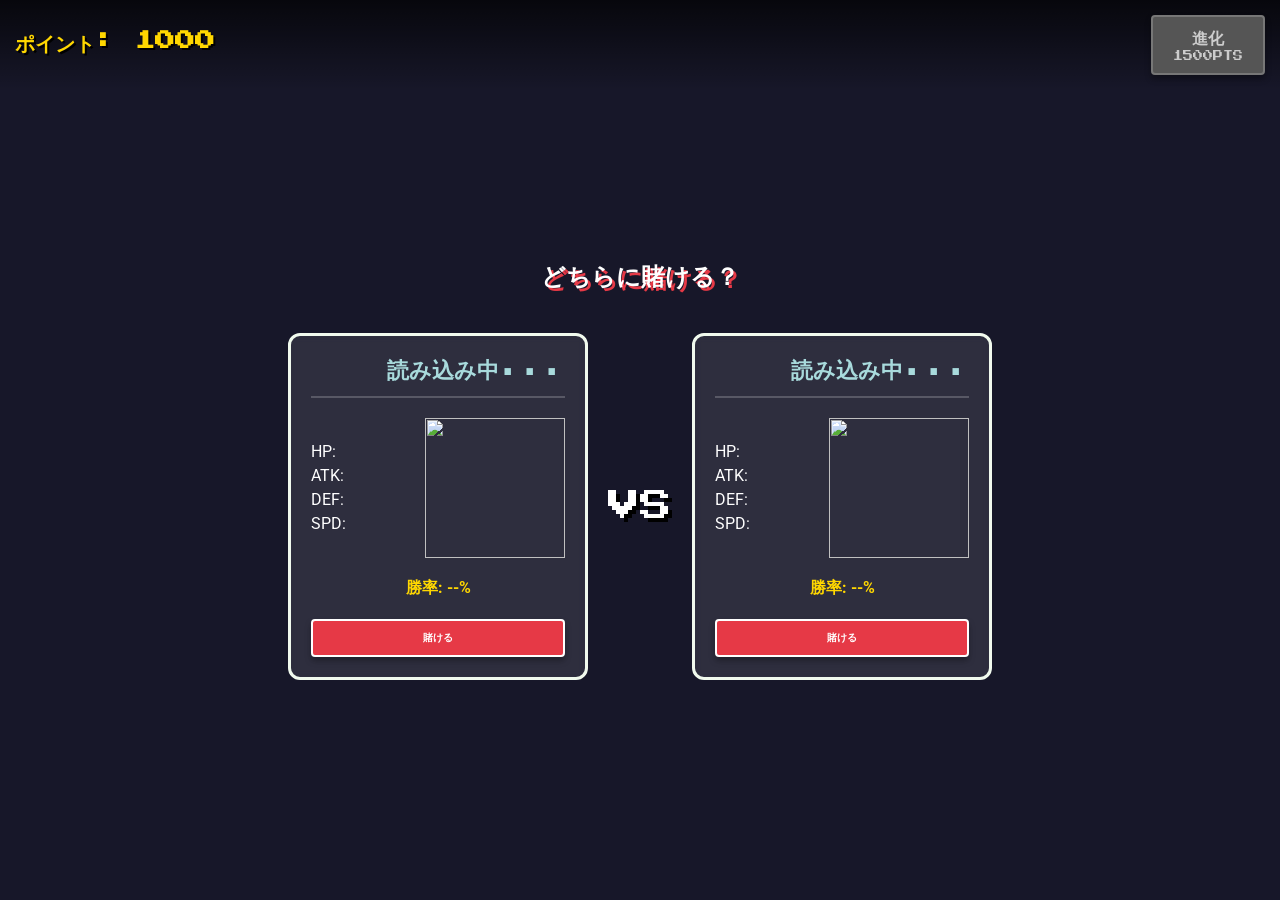
==== index.html @ 06893180 "Playable on smartphone" ====
<!DOCTYPE html>
<html lang="ja">
<head>
    <meta charset="UTF-8">
    <meta name="viewport" content="width=device-width, initial-scale=1.0, maximum-scale=1.0, user-scalable=no">
    <title>Pokémon PvP Bet</title>
    <link rel="stylesheet" href="css/style.css?v=2">
    <link href="https://fonts.googleapis.com/css2?family=Press+Start+2P&family=Roboto:wght@400;700&display=swap" rel="stylesheet">
</head>
<body>
    <div id="game-container">
        <!-- Main Game Canvas -->
        <canvas id="gameCanvas"></canvas>
        
        <!-- UI Layer overlaying Canvas -->
        <div id="ui-layer">
            <!-- Top bar: Points & Menu -->
            <div id="top-bar">
                <div class="points-display">ポイント: <span id="player-points">1000</span></div>
                <button id="btn-global-upgrade" class="btn btn-global-upgrade">
                    <span class="text-large">進化</span><br>
                    <span class="text-small">1500pts</span>
                </button>
            </div>

            <!-- Betting Screen -->
            <div id="betting-screen" class="screen active">
                <h1 class="title">どちらに賭ける？</h1>
                <div class="matchup-container">
                    <div class="fighter-card" id="fighter-left">
                        <div class="name-box"><span class="rarity-indicator"></span><span class="name">???</span></div>
                        <div class="card-content">
                            <div class="stats-box">
                                <div>HP: <span class="hp"></span></div>
                                <div>ATK: <span class="atk"></span></div>
                                <div>DEF: <span class="def"></span></div>
                                <div>SPD: <span class="spd"></span></div>
                            </div>
                            <img class="card-sprite" src="" />
                        </div>
                        <div class="win-prob">勝率: <span class="prob">--%</span></div>
                        <div class="bet-buttons">
                            <button class="btn btn-bet" data-side="left">賭ける</button>
                        </div>
                    </div>
                    <div class="vs-text">VS</div>
                    <div class="fighter-card" id="fighter-right">
                        <div class="name-box"><span class="rarity-indicator"></span><span class="name">???</span></div>
                        <div class="card-content">
                            <div class="stats-box">
                                <div>HP: <span class="hp"></span></div>
                                <div>ATK: <span class="atk"></span></div>
                                <div>DEF: <span class="def"></span></div>
                                <div>SPD: <span class="spd"></span></div>
                            </div>
                            <img class="card-sprite" src="" />
                        </div>
                        <div class="win-prob">勝率: <span class="prob">--%</span></div>
                        <div class="bet-buttons">
                            <button class="btn btn-bet" data-side="right">賭ける</button>
                        </div>
                    </div>
                </div>
            </div>

            <!-- Battle Status overlay (HP bars etc., rendered in Canvas or DOM. Using DOM for crisp text) -->
            <div id="battle-ui" class="screen">
                <div class="hp-bar-container left">
                    <div class="card-info">
                        <span id="battle-name-left" class="name">???</span> 
                        <span id="battle-hp-text-left" class="hp-txt">100/100</span>
                    </div>
                    <div class="bar-bg"><div class="bar-fill" id="hp-fill-left"></div></div>
                </div>
                <div class="hp-bar-container right">
                    <div class="card-info">
                        <span id="battle-hp-text-right" class="hp-txt">100/100</span>
                        <span id="battle-name-right" class="name">???</span> 
                    </div>
                    <div class="bar-bg"><div class="bar-fill" id="hp-fill-right"></div></div>
                </div>
                
                <div id="battle-message-box">
                    <p id="battle-message"></p>
                </div>
                
                <div id="result-screen" class="hidden">
                    <h2 id="result-title">勝利！</h2>
                    <p>獲得: <span id="result-points">100</span> ポイント</p>
                    <button id="btn-next-match" class="btn">次の試合へ</button>
                </div>
            </div>

            <!-- Upgrade UI removed -->
        </div>
    </div>

    <!-- Scripts -->
    <script src="js/core/AssetGenerator.js"></script>
    <script src="js/core/AudioSystem.js"></script>
    <script src="js/core/Sprite.js"></script>
    <script src="js/core/Particles.js"></script>
    <script src="js/game/Skill.js"></script>
    <script src="js/game/Pokemon.js"></script>
    <script src="js/data/GameData.js"></script>
    <script src="js/game/AIController.js"></script>
    <script src="js/game/BattleEngine.js"></script>
    <script src="js/ui/UIManager.js"></script>
    <script src="js/main.js"></script>
</body>
</html>
---- css/style.css ----
* {
    box-sizing: border-box;
    margin: 0;
    padding: 0;
    user-select: none;
}

body, html {
    width: 100%;
    height: 100%;
    margin: 0;
    padding: 0;
}

body {
    background-color: #1a1a2e;
    color: #fff;
    font-family: 'Roboto', sans-serif;
    overflow: hidden;
}

h1, h2, h3, .name, .hp-txt, .btn, #battle-message, .points-display {
    font-family: 'Press Start 2P', cursive;
    text-transform: uppercase;
}

#game-container {
    position: relative;
    width: 100%;
    height: 100%;
    background: #000;
    overflow: hidden;
}

canvas {
    position: absolute;
    top: 0;
    left: 0;
    width: 100%;
    height: 100%;
    image-rendering: pixelated;
}

#ui-layer {
    position: absolute;
    top: 0;
    left: 0;
    width: 100%;
    height: 100%;
    pointer-events: none; /* Let clicks pass through if needed, re-enable on children */
}

/* Screens */
.screen {
    position: absolute;
    top: 0;
    left: 0;
    width: 100%;
    height: 100%;
    display: flex;
    flex-direction: column;
    pointer-events: none;
    opacity: 0;
    transition: opacity 0.3s;
    z-index: -1;
}

.screen.active {
    opacity: 1;
    z-index: 10;
    pointer-events: auto;
}

.hidden {
    display: none !important;
}

/* Top bar */
#top-bar {
    position: absolute;
    top: 0;
    left: 0;
    width: 100%;
    padding: 15px;
    display: flex;
    justify-content: space-between;
    align-items: center;
    z-index: 20;
    pointer-events: auto;
    background: linear-gradient(to bottom, rgba(0,0,0,0.7), transparent);
}

.points-display {
    font-size: 20px;
    font-weight: bold;
    color: #ffd700;
    text-shadow: 2px 2px 0 #000;
}

/* Buttons */
.btn {
    background: #4a4e69;
    color: white;
    border: 2px solid white;
    padding: 10px 20px;
    font-size: 14px;
    cursor: pointer;
    border-radius: 4px;
    transition: transform 0.1s, filter 0.2s;
    box-shadow: 0 4px 6px rgba(0,0,0,0.3);
}

.btn:hover {
    filter: brightness(1.2);
    transform: translateY(-2px);
}

.btn:active {
    transform: translateY(2px);
}

.btn.small {
    padding: 8px 12px;
    font-size: 10px;
}

/* Betting Screen */
#betting-screen {
    background: rgba(26, 26, 46, 0.9);
    justify-content: center;
    align-items: center;
}

#betting-screen .title {
    font-size: 24px;
    color: #fff;
    text-shadow: 3px 3px 0 #e63946;
    margin-bottom: 40px;
    margin-top: 40px;
}

.matchup-container {
    display: flex;
    justify-content: center;
    align-items: center;
    width: 100%;
    gap: 20px;
}

.fighter-card {
    background: rgba(255, 255, 255, 0.1);
    border: 3px solid #f1faee;
    border-radius: 12px;
    padding: 20px;
    width: 300px;
    backdrop-filter: blur(5px);
    display: flex;
    flex-direction: column;
    align-items: center;
    text-align: center;
}

.fighter-card .name-box {
    width: 100%;
    display: flex;
    justify-content: space-between;
    align-items: center;
    margin-bottom: 20px;
    border-bottom: 2px solid rgba(255,255,255,0.2);
    padding-bottom: 10px;
}

.fighter-card .name {
    font-size: 22px;
    font-weight: bold;
    color: #a8dadc;
}

.fighter-card .hp-txt {
    font-size: 10px;
    color: #457b9d;
}

.card-content {
    display: flex;
    justify-content: space-between;
    align-items: center;
    width: 100%;
    margin-bottom: 20px;
}

.card-sprite {
    width: 140px;
    height: 140px;
    object-fit: contain;
    image-rendering: pixelated;
    animation: cardIdle 2s infinite ease-in-out;
    pointer-events: none;
}

#fighter-right .card-sprite {
    transform-origin: center;
    animation: cardIdleRight 2s infinite ease-in-out;
}

@keyframes cardIdle {
    0%, 100% { transform: translateY(0); }
    50% { transform: translateY(-8px); }
}

@keyframes cardIdleRight {
    0%, 100% { transform: scaleX(-1) translateY(0); }
    50% { transform: scaleX(-1) translateY(-8px); }
}

.stats-box {
    text-align: left;
    font-size: 16px;
    line-height: 1.5;
}

.win-prob {
    font-weight: bold;
    color: #ffd700;
    margin-bottom: 20px;
}

.btn-bet {
    width: 100%;
    background: #e63946;
    border-color: #fff;
    font-size: 20px;
    font-weight: bold;
    padding: 15px 0;
}

.vs-text {
    font-family: 'Press Start 2P', cursive;
    font-size: 32px;
    color: #fff;
    text-shadow: 4px 4px 0 #000;
}

/* Battle Status UI */
#battle-ui {
    justify-content: space-between;
}

.hp-bar-container {
    position: absolute;
    width: 250px;
    background: rgba(0,0,0,0.6);
    padding: 10px;
    border: 2px solid #555;
    border-radius: 8px;
}

.hp-bar-container.left { align-items:flex-start; top: 60px; left: 20px; }
.hp-bar-container.right { align-items:flex-end; top: 60px; right: 20px; text-align: right; }

.card-info {
    display: flex;
    justify-content: space-between;
    align-items: baseline;
    margin-bottom: 5px;
}

.card-info .name { font-size: 16px; color: #fff; font-weight: bold; }
.card-info .hp-txt { font-size: 12px; color: #ccc; }

.hp-bar-container.right .card-info { flex-direction: row; }

.bar-bg {
    width: 100%;
    height: 12px;
    background: #333;
    border: 1px solid #000;
    border-radius: 4px;
    overflow: hidden;
}

.bar-fill {
    width: 100%;
    height: 100%;
    background: #4cc9f0;
    transition: width 0.3s ease-out, background-color 0.3s;
}

#battle-message-box {
    position: absolute;
    bottom: 20px;
    left: 50%;
    transform: translateX(-50%);
    width: 90%;
    height: 100px;
    background: rgba(0, 0, 0, 0.85);
    border: 4px solid #fff;
    border-radius: 10px;
    padding: 20px;
    box-shadow: 0 5px 15px rgba(0,0,0,0.5);
    display: flex;
    align-items: center;
}

#battle-message {
    font-size: 14px;
    line-height: 1.5;
    color: #fff;
    margin: 0;
}

/* Result Screen Overlay */
#result-screen {
    position: absolute;
    top: 50%;
    left: 50%;
    transform: translate(-50%, -50%);
    background: rgba(0,0,0,0.9);
    border: 4px solid #fca311;
    padding: 40px;
    border-radius: 12px;
    text-align: center;
    z-index: 50;
    pointer-events: auto;
}

#result-title {
    font-size: 32px;
    color: #fca311;
    margin-bottom: 20px;
    text-shadow: 3px 3px 0 #000;
}

#result-screen p {
    font-size: 20px;
    margin-bottom: 30px;
    font-weight: bold;
}

.bet-buttons {
    display: flex;
    gap: 10px;
    width: 100%;
}

.bet-buttons .btn {
    flex: 1;
    font-size: 10px;
    padding: 10px 5px;
}

.btn-upgrade {
    background: #d4af37;
    color: #000;
    font-weight: bold;
    border-color: #fff;
}

.evolving {
    animation: evolveGlow 2s forwards, evolveShake 0.5s infinite;
    pointer-events: none;
}

.evolved-pop {
    animation: evolvedPop 1s ease-out;
    pointer-events: none;
}

@keyframes evolveShake {
    0% { transform: translate(2px, 2px) scale(1.1) rotate(5deg); }
    25% { transform: translate(-2px, -2px) scale(1.1) rotate(-5deg); }
    50% { transform: translate(-2px, 2px) scale(1.1) rotate(5deg); }
    75% { transform: translate(2px, -2px) scale(1.1) rotate(-5deg); }
    100% { transform: translate(2px, 2px) scale(1.1) rotate(0deg); }
}

@keyframes evolveGlow {
    0% { filter: brightness(1) drop-shadow(0 0 0px #fff); }
    50% { filter: brightness(5) drop-shadow(0 0 20px #fff); }
    100% { filter: brightness(10) drop-shadow(0 0 50px #fff) sepia(100%); }
}

@keyframes evolvedPop {
    0% { transform: scale(1.5) translateY(-20px); filter: brightness(3); }
    100% { transform: scale(1) translateY(0); filter: brightness(1); }
}

/* Upgrade Screen */
#upgrade-screen {
    background: rgba(0,0,0,0.8);
    justify-content: center;
    align-items: center;
    z-index: 100;
    pointer-events: auto;
}

.modal {
    background: #2b2d42;
    border: 4px solid #edf2f4;
    border-radius: 8px;
    padding: 30px;
    width: 400px;
    max-height: 80%;
    overflow-y: auto;
    text-align: center;
}

.modal h2 {
    font-size: 20px;
    margin-bottom: 10px;
    color: #8d99ae;
}

.upgrade-list {
    margin: 20px 0;
    display: flex;
    flex-direction: column;
    gap: 10px;
}

.upgrade-item {
    display: flex;
    justify-content: space-between;
    align-items: center;
    background: rgba(255,255,255,0.05);
    padding: 10px;
    border: 1px solid rgba(255,255,255,0.1);
    border-radius: 4px;
}

/* Mobile Display based on Screen Size */
@media (max-width: 768px) {
    #betting-screen .title {
        margin-top: 80px;
        margin-bottom: 10px;
        font-size: 20px;
    }

    .matchup-container {
        flex-direction: column;
        gap: 8px;
        overflow-y: auto;
        max-height: calc(100vh - 100px);
        width: 100%;
        padding-bottom: 10px;
    }
    
    .fighter-card {
        width: 90%;
        max-width: 400px;
        padding: 10px 15px;
    }

    .fighter-card .name-box {
        margin-bottom: 8px;
        padding-bottom: 5px;
    }

    .card-content {
        margin-bottom: 8px;
    }

    .win-prob {
        margin-bottom: 8px;
        font-size: 14px;
    }

    .btn-bet {
        padding: 10px 0;
        font-size: 16px;
    }

    .card-sprite {
        width: 80px;
        height: 80px;
    }
    
    .vs-text {
        font-size: 16px;
        margin: 5px 0;
    }

    /* Side-by-side Battle UI for Mobile */
    .hp-bar-container {
        width: 46%;
        max-width: 170px;
        padding: 6px;
    }
    .hp-bar-container.left {
        top: 60px;
        left: 2%;
    }
    .hp-bar-container.right {
        top: 60px;
        bottom: auto;
        right: 2%;
    }
    
    .card-info .name {
        font-size: 11px;
    }
    .card-info .hp-txt {
        font-size: 9px;
    }
    .bar-bg {
        height: 8px;
    }

    #battle-message-box {
        bottom: 15px;
        height: 65px;
        padding: 10px 15px;
    }
    #battle-message {
        font-size: 12px;
    }

    #result-screen {
        width: 90%;
        padding: 20px 10px;
    }
    #result-title {
        font-size: 24px;
        margin-bottom: 15px;
        white-space: nowrap;
    }
    #result-screen p {
        font-size: 14px;
        margin-bottom: 20px;
        white-space: nowrap;
    }
    #btn-next-match {
        width: 80%;
        padding: 15px;
    }
}

/* Dynamic Responsive Scaling applied via JS */
#game-container {
    transform-origin: center center;
}

/* Global Upgrade Button */
.btn-global-upgrade {
    background: #555;
    color: #ccc;
    border-color: #777;
    margin-left: 20px;
    text-align: center;
    line-height: 1.2;
}

.btn-global-upgrade.active-upgrade {
    background: #fca311;
    color: #000;
    border-color: #fff;
    box-shadow: 0 0 15px rgba(252, 163, 17, 0.8);
}

.btn-global-upgrade .text-large {
    font-size: 16px;
    font-weight: bold;
}

.btn-global-upgrade .text-small {
    font-size: 10px;
}
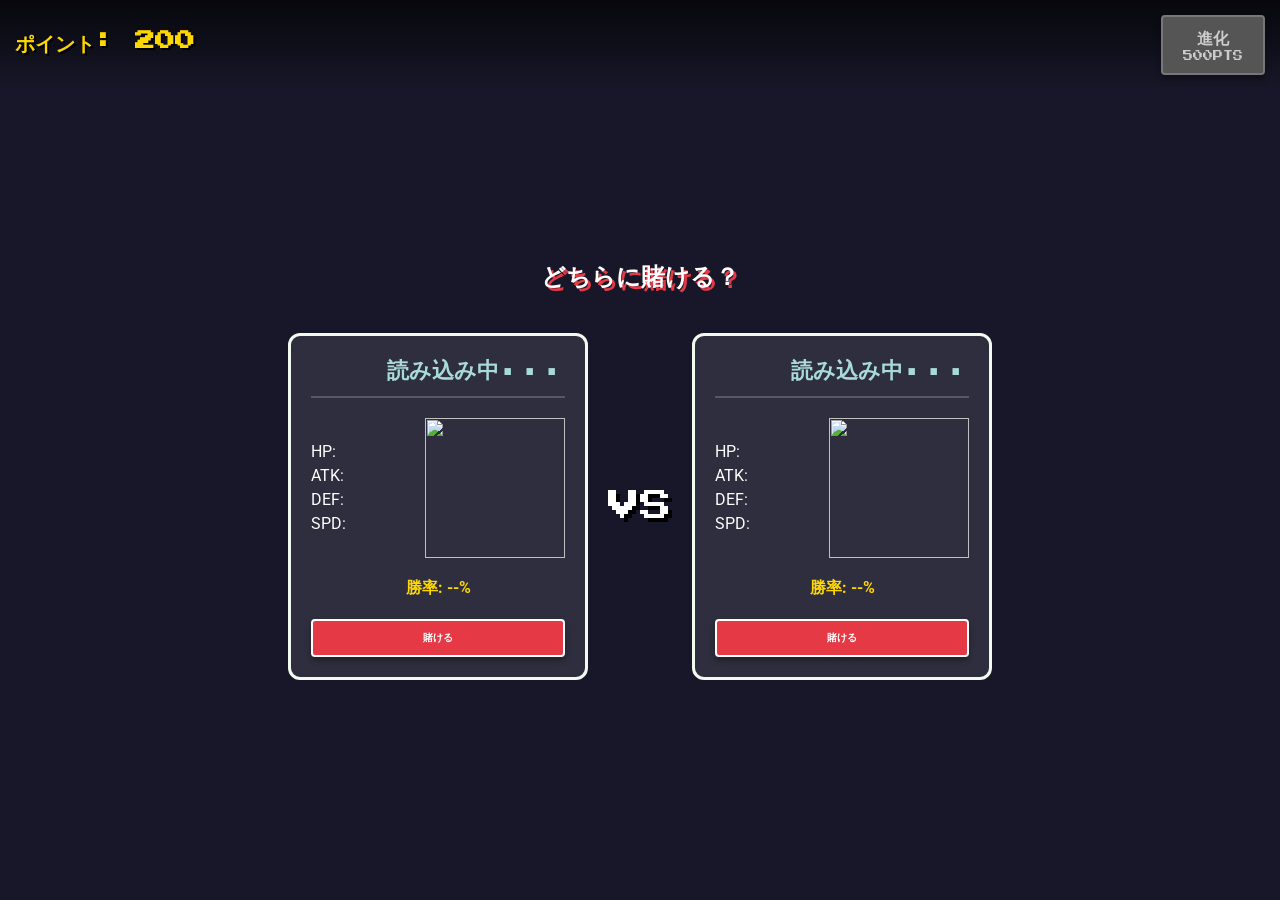
==== commit 3e795973: "update" ====
--- a/index.html
+++ b/index.html
@@ -9,17 +9,26 @@
 </head>
 <body>
     <div id="game-container">
-        <!-- Main Game Canvas -->
+        <!-- Main Game Canvas (Background) -->
         <canvas id="gameCanvas"></canvas>
         
+        <!-- DOM Sprite Layer for animated GIFs in battle -->
+        <div id="battle-sprite-layer" style="position: absolute; top:0; left:0; width:100%; height:100%; pointer-events:none; overflow:hidden; display:none; z-index: 5;">
+            <img id="dom-sprite-left" style="position: absolute; display: none; will-change: transform; image-rendering: pixelated;" />
+            <img id="dom-sprite-right" style="position: absolute; display: none; will-change: transform; image-rendering: pixelated;" />
+        </div>
+        
+        <!-- Foreground Game Canvas for Over-Sprite Effects -->
+        <canvas id="gameCanvasFG" style="position: absolute; top:0; left:0; width:100%; height:100%; pointer-events:none; z-index: 6; image-rendering: pixelated;"></canvas>
+        
         <!-- UI Layer overlaying Canvas -->
-        <div id="ui-layer">
+        <div id="ui-layer" style="position:relative; z-index: 10;">
             <!-- Top bar: Points & Menu -->
             <div id="top-bar">
-                <div class="points-display">ポイント: <span id="player-points">1000</span></div>
+                <div class="points-display">ポイント: <span id="player-points">200</span></div>
                 <button id="btn-global-upgrade" class="btn btn-global-upgrade">
                     <span class="text-large">進化</span><br>
-                    <span class="text-small">1500pts</span>
+                    <span class="text-small">500pts</span>
                 </button>
             </div>
 
--- a/css/style.css
+++ b/css/style.css
@@ -357,12 +357,12 @@
 }
 
 .evolving {
-    animation: evolveGlow 2s forwards, evolveShake 0.5s infinite;
+    animation: evolveGlow 2s forwards, evolveShake 0.5s infinite !important;
     pointer-events: none;
 }
 
 .evolved-pop {
-    animation: evolvedPop 1s ease-out;
+    animation: evolvedPop 1s ease-out !important;
     pointer-events: none;
 }
 
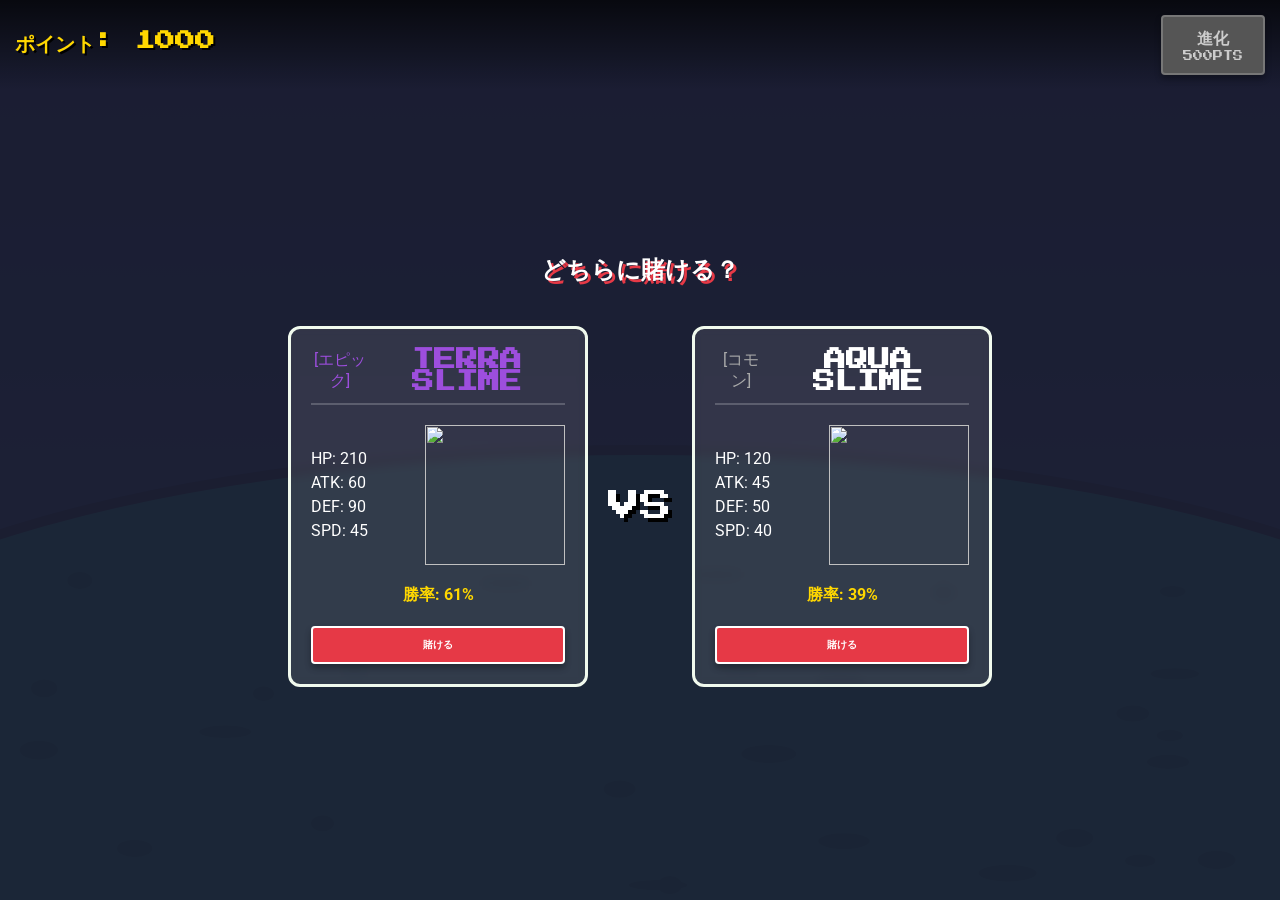
==== commit 6c7f3389: "最適化" ====
--- a/index.html
+++ b/index.html
@@ -25,7 +25,7 @@
         <div id="ui-layer" style="position:relative; z-index: 10;">
             <!-- Top bar: Points & Menu -->
             <div id="top-bar">
-                <div class="points-display">ポイント: <span id="player-points">200</span></div>
+                <div class="points-display">ポイント: <span id="player-points">1000</span></div>
                 <button id="btn-global-upgrade" class="btn btn-global-upgrade">
                     <span class="text-large">進化</span><br>
                     <span class="text-small">500pts</span>
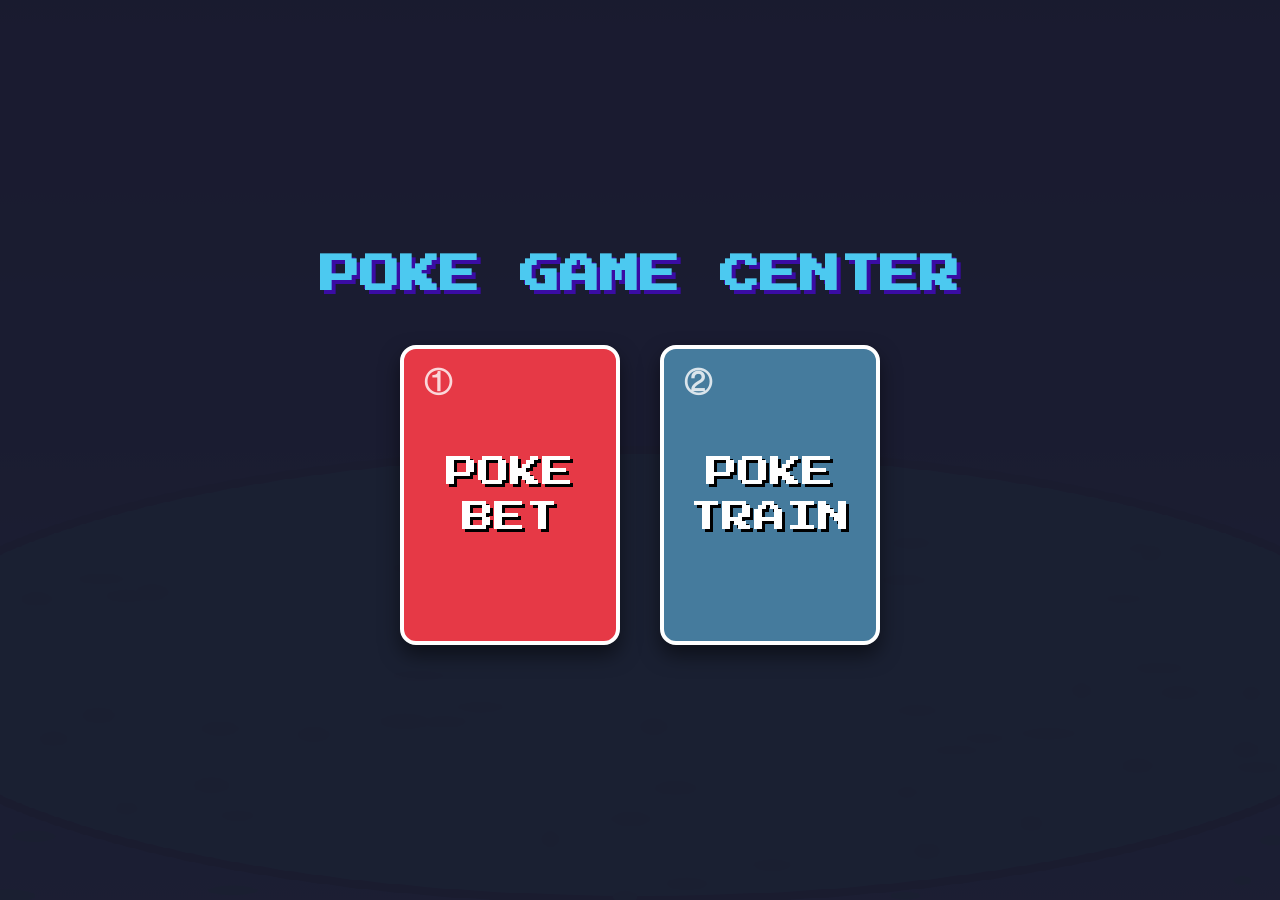
==== commit a900bca4: "PokeTrain完了版" ====
--- a/index.html
+++ b/index.html
@@ -23,8 +23,23 @@
         
         <!-- UI Layer overlaying Canvas -->
         <div id="ui-layer" style="position:relative; z-index: 10;">
+            <!-- Game Selection Screen -->
+            <div id="game-selection-screen" class="screen active" style="z-index: 100;">
+                <h1 class="title" style="font-size: 40px; text-shadow: 4px 4px 0 #3a0ca3; color: #4cc9f0; margin-bottom: 50px; text-align: center;">Poke Game Center</h1>
+                <div class="selection-container">
+                    <button id="btn-select-pokebet" class="btn btn-game-select" style="background: #e63946;">
+                        <span class="game-number">①</span>
+                        <div class="game-text"><span>Poke</span><br><span>Bet</span></div>
+                    </button>
+                    <button id="btn-select-poketrain" class="btn btn-game-select" style="background: #457b9d;">
+                        <span class="game-number">②</span>
+                        <div class="game-text"><span>Poke</span><br><span>Train</span></div>
+                    </button>
+                </div>
+            </div>
+
             <!-- Top bar: Points & Menu -->
-            <div id="top-bar">
+            <div id="top-bar" class="hidden">
                 <div class="points-display">ポイント: <span id="player-points">1000</span></div>
                 <button id="btn-global-upgrade" class="btn btn-global-upgrade">
                     <span class="text-large">進化</span><br>
@@ -33,7 +48,7 @@
             </div>
 
             <!-- Betting Screen -->
-            <div id="betting-screen" class="screen active">
+            <div id="betting-screen" class="screen">
                 <h1 class="title">どちらに賭ける？</h1>
                 <div class="matchup-container">
                     <div class="fighter-card" id="fighter-left">
@@ -101,6 +116,80 @@
             </div>
 
             <!-- Upgrade UI removed -->
+
+            <!-- PokeTrain Screens -->
+            <div id="train-prep-screen" class="screen">
+                <h1 class="title train-prep-title">パートナーを選ぼう！</h1>
+                <p id="train-loading-text">候補を探しています...</p>
+                <!-- Cards pinned to the bottom -->
+                <div id="train-candidate-cards"></div>
+            </div>
+
+            <div id="train-battle-ui" class="screen">
+                <!-- HP Bars (top corners) -->
+                <div class="hp-bar-container left">
+                    <div class="card-info">
+                        <span id="train-name-left" class="name">???</span> 
+                        <span id="train-hp-text-left" class="hp-txt">100/100</span>
+                    </div>
+                    <div class="bar-bg"><div class="bar-fill" id="train-hp-fill-left"></div></div>
+                </div>
+                <div class="hp-bar-container right">
+                    <div class="card-info">
+                        <span id="train-hp-text-right" class="hp-txt">100/100</span>
+                        <span id="train-name-right" class="name">???</span> 
+                    </div>
+                    <div class="bar-bg"><div class="bar-fill" id="train-hp-fill-right"></div></div>
+                </div>
+                
+                <!-- Bottom panel: message + stamina + skills -->
+                <div id="train-bottom-panel">
+                    <!-- Battle Message -->
+                    <div id="train-battle-message-box">
+                        <p id="train-battle-message">あいて が あらわれた！</p>
+                    </div>
+                    <!-- Stamina -->
+                    <div id="train-stamina-row">
+                        <span id="train-stamina-label">STAMINA</span>
+                        <div id="train-stamina-bg">
+                            <div id="train-stamina-fill"></div>
+                        </div>
+                        <span id="train-stamina-text">100/100</span>
+                    </div>
+                    <!-- Skills -->
+                    <div id="train-skill-container"></div>
+                </div>
+            </div>
+
+            <!-- Train Result Screen: full-screen overlay with pokemon card -->
+            <div id="train-result-overlay" class="screen">
+                <h2 id="train-result-title">勝利！</h2>
+                <p id="train-result-sub">ステータスを強化しよう！</p>
+                <!-- Player pokemon card -->
+                <div id="train-result-card" class="fighter-card">
+                    <div class="name-box"><span id="train-res-name" class="name">???</span></div>
+                    <div class="card-content">
+                        <div class="stats-box" id="train-res-stats">
+                            <div>HP: <span id="train-res-hp"></span></div>
+                            <div>ATK: <span id="train-res-atk"></span></div>
+                            <div>DEF: <span id="train-res-def"></span></div>
+                            <div>SPD: <span id="train-res-spd"></span></div>
+                        </div>
+                        <img id="train-res-sprite" class="card-sprite" src="">
+                    </div>
+                    <!-- Stat buttons inside the card -->
+                    <p id="train-res-instruction" style="font-size:10px;font-family:'Press Start 2P';color:#ffd700;margin-bottom:10px;">1つ選んで強化！</p>
+                    <div id="train-stat-picker">
+                        <button id="train-btn-hp" class="btn train-stat-btn">MAX HP</button>
+                        <button id="train-btn-atk" class="btn train-stat-btn">ATK</button>
+                        <button id="train-btn-def" class="btn train-stat-btn">DEF</button>
+                        <button id="train-btn-spd" class="btn train-stat-btn">SPD</button>
+                    </div>
+                    <div id="train-clear-box" class="hidden">
+                        <button id="train-btn-restart" class="btn btn-bet" style="width:100%;margin-top:20px;background:#ffd700;color:#000;">最初から遊ぶ！</button>
+                    </div>
+                </div>
+            </div>
         </div>
     </div>
 
@@ -115,6 +204,13 @@
     <script src="js/game/AIController.js"></script>
     <script src="js/game/BattleEngine.js"></script>
     <script src="js/ui/UIManager.js"></script>
+    
+    <!-- Train Scripts -->
+    <script src="js/train/pokemonService.js"></script>
+    <script src="js/train/evolutionService.js"></script>
+    <script src="js/train/battleController.js"></script>
+    <script src="js/train/uiController.js"></script>
+    
     <script src="js/main.js"></script>
 </body>
 </html>
--- a/css/style.css
+++ b/css/style.css
@@ -59,13 +59,12 @@
     height: 100%;
     display: flex;
     flex-direction: column;
-    pointer-events: none;
-    opacity: 0;
-    transition: opacity 0.3s;
     z-index: -1;
+    display: none; /* Ensure hidden screens don't block clicks */
 }
 
 .screen.active {
+    display: flex;
     opacity: 1;
     z-index: 10;
     pointer-events: auto;
@@ -122,6 +121,59 @@
 .btn.small {
     padding: 8px 12px;
     font-size: 10px;
+}
+
+/* Game Selection Screen */
+#game-selection-screen {
+    background: rgba(26, 26, 46, 0.95); /* darker to emphasize entry */
+    justify-content: center;
+    align-items: center;
+}
+
+.selection-container {
+    display: flex;
+    gap: 40px;
+    justify-content: center;
+    align-items: center;
+    flex-direction: row; /* Side-by-side design */
+    width: 100%;
+}
+
+.btn-game-select {
+    position: relative;
+    width: 220px;
+    height: 300px; /* Rectangular aspect ratio */
+    display: flex;
+    flex-direction: column;
+    justify-content: center;
+    align-items: center;
+    border-radius: 16px;
+    border: 4px solid #fff;
+    box-shadow: 0 10px 20px rgba(0,0,0,0.5);
+    transition: transform 0.2s, filter 0.2s, box-shadow 0.2s;
+    overflow: hidden;
+}
+
+.btn-game-select:hover {
+    transform: translateY(-10px);
+    box-shadow: 0 20px 30px rgba(0,0,0,0.7);
+}
+
+.btn-game-select .game-number {
+    position: absolute;
+    top: 15px;
+    left: 20px;
+    font-size: 28px;
+    font-family: sans-serif;
+    font-weight: bold;
+    color: rgba(255,255,255,0.8);
+}
+
+.btn-game-select .game-text {
+    font-size: 32px;
+    line-height: 1.4;
+    text-align: center;
+    text-shadow: 3px 3px 0 #000;
 }
 
 /* Betting Screen */
@@ -428,6 +480,250 @@
     border-radius: 4px;
 }
 
+/* PokeTrain Specific Styles */
+
+/* --- Prep Screen --- */
+#train-prep-screen {
+    position: relative;
+    /* Removed display:flex to let .screen handle it */
+    align-items: center;
+    justify-content: center; /* vertically center everything on PC */
+    background: rgba(10,10,26,0.92);
+    overflow: hidden;
+    gap: 24px; /* space between title and cards */
+}
+
+.train-prep-title {
+    /* In normal flow so it stacks above the card row */
+    font-size: 22px;
+    margin: 0;
+    color: #4cc9f0;
+    text-shadow: 3px 3px 0 #3a0ca3;
+    text-align: center;
+    pointer-events: none;
+    flex-shrink: 0;
+}
+
+#train-loading-text {
+    font-size: 18px;
+    color: #fff;
+    margin: 0;
+    animation: pulse 1.5s infinite;
+    flex-shrink: 0;
+}
+
+@keyframes pulse {
+    0% { opacity: 0.5; }
+    50% { opacity: 1; }
+    100% { opacity: 0.5; }
+}
+
+#train-candidate-cards {
+    /* PC: 2 columns × 2 rows – centered horizontally & vertically */
+    display: grid;
+    grid-template-columns: repeat(2, minmax(260px, 340px));
+    grid-template-rows: 1fr 1fr;
+    gap: 20px;
+    padding: 0;
+    /* Centering: the flex parent (#train-prep-screen) centers this block */
+    box-sizing: border-box;
+    flex-shrink: 0;
+}
+
+.train-card {
+    width: 100%;
+    max-width: 320px;   /* wide enough for stats text */
+    cursor: default;
+    transition: transform 0.2s, box-shadow 0.2s;
+    box-sizing: border-box;
+}
+
+.train-card:hover {
+    transform: translateY(-8px);
+    box-shadow: 0 12px 24px rgba(0,0,0,0.6);
+}
+
+/* Larger sprites and compact stats for the wider train card */
+.train-card .card-sprite {
+    width: 110px;
+    height: 110px;
+}
+
+.train-card .stats-box {
+    font-size: 14px;
+    flex: 1;
+}
+
+.train-card .card-content {
+    width: 100%;
+    justify-content: space-between;
+    gap: 8px;
+}
+
+.train-btn-select {
+    margin-top: 12px;
+    width: 100%;
+    background: #4cc9f0 !important;
+    color: #000 !important;
+    font-weight: bold;
+}
+
+/* --- Battle Screen --- */
+#train-battle-ui {
+    /* No background – let the canvas show through */
+    background: transparent !important;
+}
+
+/* Full-screen canvas already handled via existing styles;
+   We only add the bottom panel overlay */
+#train-bottom-panel {
+    position: absolute;
+    bottom: 0;
+    left: 0;
+    right: 0;
+    background: rgba(0, 0, 0, 0.80);
+    border-top: 3px solid rgba(255,255,255,0.3);
+    padding: 12px 16px 16px;
+    display: flex;
+    flex-direction: column;
+    gap: 8px;
+    pointer-events: auto;
+}
+
+#train-battle-message-box {
+    display: flex;
+    align-items: center;
+    min-height: 48px;
+}
+
+#train-battle-message {
+    font-family: 'Press Start 2P', cursive;
+    font-size: 13px;
+    color: #fff;
+    margin: 0;
+    line-height: 1.6;
+}
+
+/* Stamina row */
+#train-stamina-row {
+    display: flex;
+    align-items: center;
+    gap: 12px;
+    margin-bottom: 4px;
+}
+#train-stamina-label {
+    font-family: 'Press Start 2P';
+    font-size: 10px;
+    color: #ffd700;
+    white-space: nowrap;
+}
+#train-stamina-bg {
+    flex: 1;
+    height: 12px;
+    background: rgba(255, 255, 255, 0.1);
+    border: 1px solid rgba(255, 255, 255, 0.2);
+    border-radius: 6px;
+    overflow: hidden;
+    box-shadow: inset 0 2px 4px rgba(0,0,0,0.5);
+}
+#train-stamina-fill {
+    height: 100%;
+    width: 50%;
+    background: linear-gradient(90deg, #ffd700, #ff8c00);
+    box-shadow: 0 0 10px rgba(255, 215, 0, 0.5);
+    transition: width 0.3s ease, background 0.3s ease;
+}
+#train-stamina-text {
+    font-family: 'Press Start 2P';
+    font-size: 8px;
+    color: #fff;
+    white-space: nowrap;
+    width: 65px;
+    text-align: right;
+}
+
+#train-skill-container {
+    display: grid;
+    grid-template-columns: repeat(4, 1fr);
+    gap: 10px;
+    margin-top: 8px;
+}
+
+.skill-btn {
+    flex: 1;
+    padding: 12px 4px;
+    font-family: 'Press Start 2P', cursive;
+    font-size: 10px;
+    border: 2px solid rgba(255,255,255,0.8);
+    border-radius: 999px; /* pill/circle */
+    cursor: pointer;
+    color: #fff;
+    text-shadow: 1px 1px 0 #000;
+    transition: transform 0.1s, filter 0.15s, opacity 0.2s;
+    white-space: nowrap;
+    overflow: hidden;
+    text-overflow: ellipsis;
+    pointer-events: auto;
+}
+
+.skill-btn:hover {
+    filter: brightness(1.25);
+    transform: translateY(-2px);
+}
+
+.skill-btn:disabled {
+    opacity: 0.4;
+    pointer-events: none;
+}
+
+/* --- Result Screen --- */
+#train-result-overlay {
+    background: rgba(10,10,26,0.95);
+    /* Removed display:flex and z-index to let .screen handle it */
+    align-items: center;
+    justify-content: center;
+    gap: 16px;
+}
+
+#train-result-overlay h2 {
+    font-size: 28px;
+    color: #06d6a0;
+    text-shadow: 3px 3px 0 #000;
+}
+
+#train-result-overlay > p {
+    font-size: 13px;
+    color: #ffd700;
+    font-family: 'Press Start 2P', cursive;
+}
+
+#train-result-card {
+    width: 400px;
+    pointer-events: auto;
+}
+
+#train-stat-picker {
+    display: flex;
+    flex-wrap: nowrap; /* Prevent wrap on PC */
+    gap: 8px;
+    justify-content: center;
+    margin-top: 12px;
+}
+
+.train-stat-btn {
+    font-size: 10px;
+    padding: 10px 14px;
+    border-radius: 6px;
+    background: #4a4e69;
+    transition: background 0.2s, transform 0.1s;
+}
+
+.train-stat-btn:hover {
+    background: #4cc9f0;
+    color: #000;
+    transform: scale(1.05);
+}
+
 /* Mobile Display based on Screen Size */
 @media (max-width: 768px) {
     #betting-screen .title {
@@ -445,6 +741,21 @@
         padding-bottom: 10px;
     }
     
+    .selection-container {
+        flex-direction: column;
+        gap: 20px;
+    }
+
+    .btn-game-select {
+        width: 80%;
+        max-width: 300px;
+        height: 180px; /* shorter rectangle on mobile */
+    }
+
+    .btn-game-select .game-text {
+        font-size: 28px;
+    }
+    
     .fighter-card {
         width: 90%;
         max-width: 400px;
@@ -532,6 +843,135 @@
     #btn-next-match {
         width: 80%;
         padding: 15px;
+    }
+    
+    /* ===== PokeTrain モバイル ===== */
+
+    /* タイトルを上部に固定、コンテンツを縦中央に */
+    #train-prep-screen {
+        justify-content: flex-start;  /* Flex-start is needed for overflow-y: auto */
+        align-items: center;
+        gap: 12px;
+        overflow-y: auto;             
+        padding: 20px 0;
+        -webkit-overflow-scrolling: touch;
+    }
+
+    /* Content centering trick that respects overflow */
+    #train-prep-screen::before,
+    #train-prep-screen::after {
+        content: '';
+        margin: auto;
+    }
+
+
+    .train-prep-title {
+        font-size: 14px;
+        margin: 0;
+        flex-shrink: 0;
+    }
+
+    #train-loading-text {
+        font-size: 14px;
+        margin: 0;
+    }
+
+    #train-candidate-cards {
+        /* 2列 × 2行: 行高は内容に合わせる（autoでOK） */
+        grid-template-columns: 1fr 1fr;
+        grid-template-rows: auto auto;   /* ← 1fr をやめてautoで余白ゼロ */
+        padding: 0;
+        gap: 8px;
+        flex: none;                      /* flexコンテナに引き伸ばされない */
+        width: calc(100% - 16px);       /* 左右8pxマージン */
+        max-width: 100%;
+        max-height: none;
+        align-items: start;
+        overflow: visible;
+    }
+
+    /* カードは内容に合わせた高さ（引き伸ばしなし） */
+    .train-card {
+        width: 100%;
+        max-width: none;
+        padding: 8px 10px;
+        overflow: hidden;
+        height: auto;                    /* 高さを固定しない */
+        align-self: start;              /* グリッド内で上揃え */
+    }
+
+    .train-card .name-box {
+        margin-bottom: 5px;
+        padding-bottom: 4px;
+    }
+
+    .train-card .name {
+        font-size: 13px !important;
+        white-space: nowrap;
+        overflow: hidden;
+        text-overflow: ellipsis;
+        max-width: 100%;
+    }
+
+    .train-card .card-content {
+        margin-bottom: 6px;
+        align-items: center;
+        gap: 6px;
+    }
+
+    /* スプライト: 3桁stats(例:100)が改行しない範囲で大きめに */
+    .train-card .card-sprite {
+        width: 80px !important;
+        height: 80px !important;
+        flex-shrink: 0;
+    }
+
+    /* stats: 3桁でも "ATK: 100" が1行に収まるよう nowrap + 11px */
+    .train-card .stats-box {
+        font-size: 11px !important;
+        line-height: 1.55;
+        white-space: nowrap;
+        flex: 1;
+        min-width: 0;
+    }
+
+    .train-btn-select {
+        font-size: 11px !important;
+        padding: 7px 0 !important;
+        margin-top: 6px;
+    }
+
+    #train-bottom-panel {
+        padding: 8px 10px 24px; /* More bottom padding for mobile safe area */
+        gap: 6px;
+    }
+
+    #train-battle-message-box {
+        min-height: 40px;
+    }
+
+    #train-battle-message {
+        font-size: 11px;
+    }
+
+    #train-skill-container {
+        grid-template-columns: repeat(2, 1fr); /* 2x2 on mobile for better touch */
+        gap: 6px;
+        margin-top: 4px;
+    }
+
+    .skill-btn {
+        font-size: 9px;
+        padding: 10px 4px;
+        border-radius: 16px;
+    }
+
+    #train-result-card {
+        width: 92%;
+    }
+
+    #train-stat-picker {
+        flex-wrap: wrap; /* Allow wrapping on mobile touch screens */
     }
 }
 
@@ -565,3 +1005,26 @@
 .btn-global-upgrade .text-small {
     font-size: 10px;
 }
+
+/* Evolution Animations */
+@keyframes evolving {
+    0% { filter: brightness(1) contrast(1); transform: scale(1); }
+    50% { filter: brightness(3) contrast(2); transform: scale(1.15); }
+    100% { filter: brightness(1) contrast(1); transform: scale(1); }
+}
+
+@keyframes evolved-pop {
+    0% { transform: scale(0.3); filter: brightness(3); opacity: 0; }
+    70% { transform: scale(1.2); filter: brightness(1.5); opacity: 1; }
+    100% { transform: scale(1); filter: brightness(1); opacity: 1; }
+}
+
+.evolving {
+    animation: evolving 0.4s infinite;
+    position: relative;
+}
+
+.evolved-pop {
+    animation: evolved-pop 0.6s ease-out;
+}
+
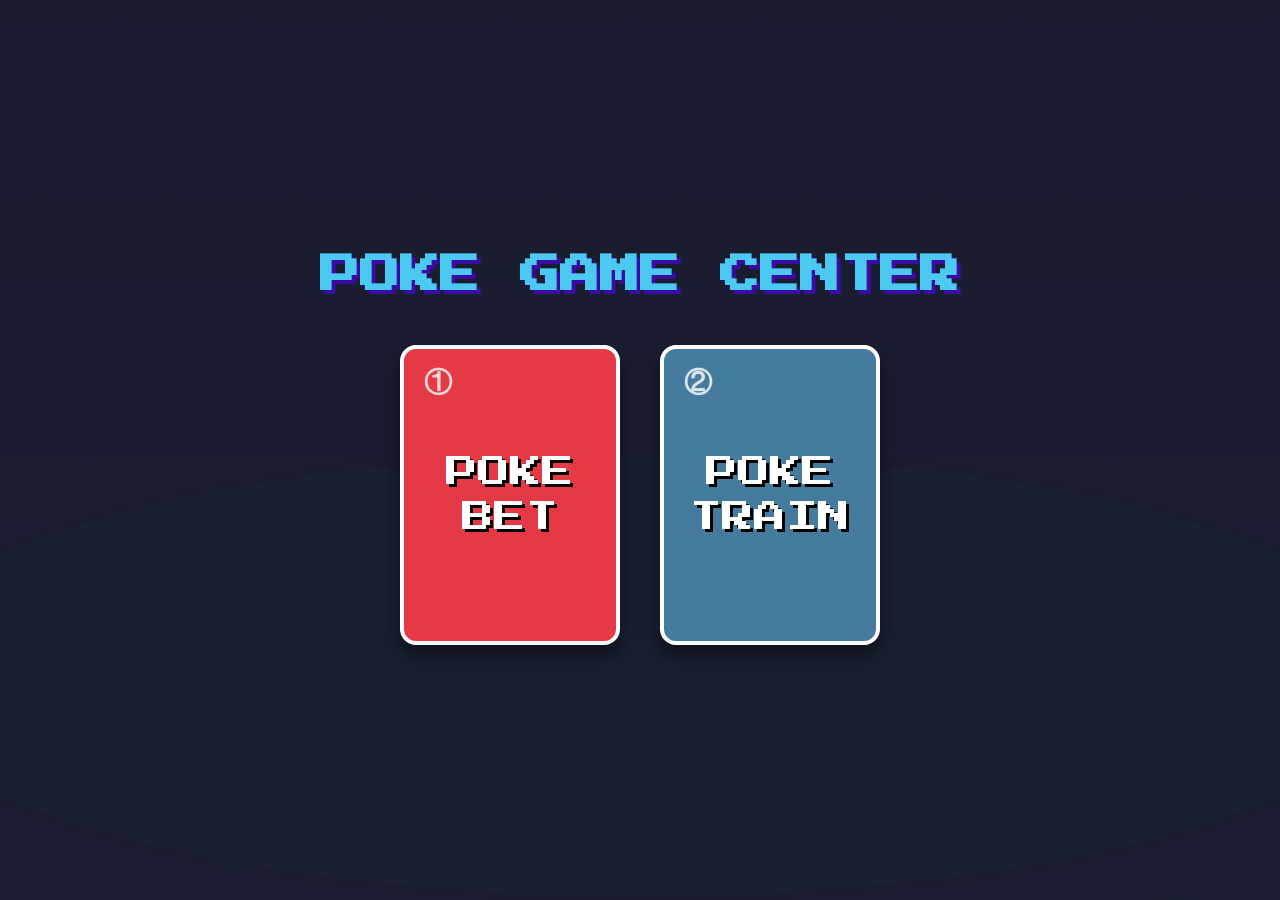
==== commit cba3c32f: "バランス調整" ====
--- a/index.html
+++ b/index.html
@@ -188,6 +188,9 @@
                     <div id="train-clear-box" class="hidden">
                         <button id="train-btn-restart" class="btn btn-bet" style="width:100%;margin-top:20px;background:#ffd700;color:#000;">最初から遊ぶ！</button>
                     </div>
+                    <div id="train-defeat-box" class="hidden">
+                        <button id="train-btn-reselect" class="btn btn-bet" style="width:100%;margin-top:20px;background:#6c757d;">別のパートナーを探す</button>
+                    </div>
                 </div>
             </div>
         </div>
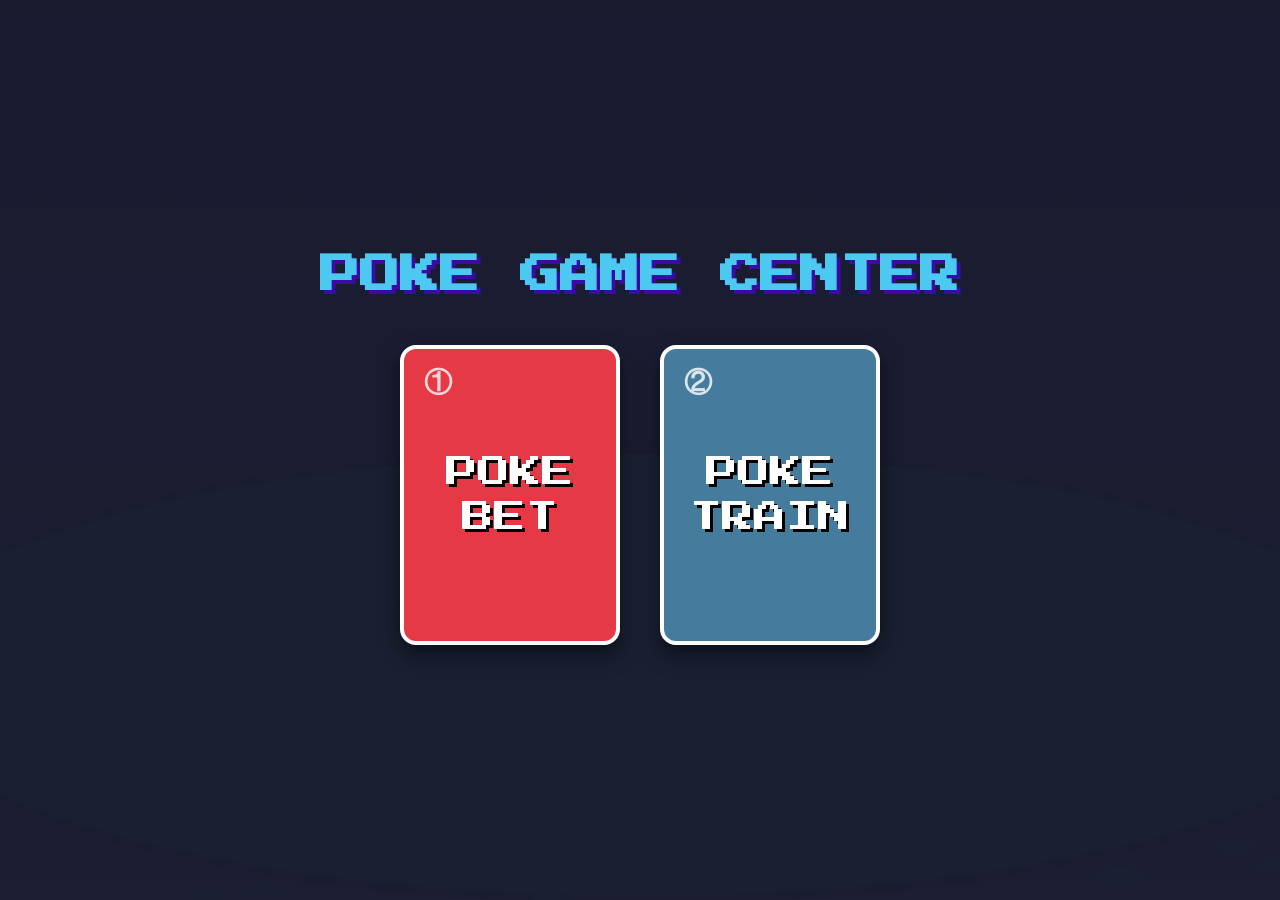
==== commit 9de4aa17: "一旦OK" ====
--- a/index.html
+++ b/index.html
@@ -25,7 +25,7 @@
         <div id="ui-layer" style="position:relative; z-index: 10;">
             <!-- Game Selection Screen -->
             <div id="game-selection-screen" class="screen active" style="z-index: 100;">
-                <h1 class="title" style="font-size: 40px; text-shadow: 4px 4px 0 #3a0ca3; color: #4cc9f0; margin-bottom: 50px; text-align: center;">Poke Game Center</h1>
+                <h1 class="title game-title" style="font-size: 40px; text-shadow: 4px 4px 0 #3a0ca3; color: #4cc9f0; margin-bottom: 50px; text-align: center;"><span class="title-poke">Poke </span><span class="title-gamecenter">Game Center</span></h1>
                 <div class="selection-container">
                     <button id="btn-select-pokebet" class="btn btn-game-select" style="background: #e63946;">
                         <span class="game-number">①</span>
@@ -85,6 +85,7 @@
                         </div>
                     </div>
                 </div>
+                <button id="bet-btn-back" class="btn btn-back">GAME CENTER</button>
             </div>
 
             <!-- Battle Status overlay (HP bars etc., rendered in Canvas or DOM. Using DOM for crisp text) -->
@@ -123,6 +124,7 @@
                 <p id="train-loading-text">候補を探しています...</p>
                 <!-- Cards pinned to the bottom -->
                 <div id="train-candidate-cards"></div>
+                <button id="train-btn-back" class="btn btn-back">GAME CENTER</button>
             </div>
 
             <div id="train-battle-ui" class="screen">
--- a/css/style.css
+++ b/css/style.css
@@ -516,6 +516,23 @@
     0% { opacity: 0.5; }
     50% { opacity: 1; }
     100% { opacity: 0.5; }
+}
+
+.btn-back {
+    position: absolute;
+    bottom: 30px;
+    left: 50%;
+    transform: translateX(-50%);
+    background: #6c757d !important;
+    border-color: #fff !important;
+    padding: 12px 24px !important;
+    font-size: 14px !important;
+    z-index: 101;
+}
+
+.btn-back:hover {
+    background: #5a6268 !important;
+    transform: translateX(-50%) translateY(-2px) !important;
 }
 
 #train-candidate-cards {
@@ -726,17 +743,21 @@
 
 /* Mobile Display based on Screen Size */
 @media (max-width: 768px) {
+    #top-bar {
+        padding: 5px 15px !important; /* 15px -> 5px (ポイント表示を上に詰める) */
+    }
+
     #betting-screen .title {
-        margin-top: 80px;
-        margin-bottom: 10px;
-        font-size: 20px;
+        margin-top: 25px !important; /* 45px -> 25px (進化ボタンとの間隔を詰める) */
+        margin-bottom: 5px !important;
+        font-size: 24px !important; /* 18px -> 24px (1.33倍強拡大) */
     }
 
     .matchup-container {
         flex-direction: column;
         gap: 8px;
         overflow-y: auto;
-        max-height: calc(100vh - 100px);
+        max-height: calc(100vh - 120px);
         width: 100%;
         padding-bottom: 10px;
     }
@@ -746,6 +767,20 @@
         gap: 20px;
     }
 
+    /* スマホ時: "POKE" で改行、"GAME CENTER" は1行に収める */
+    .game-title {
+        font-size: clamp(20px, 7vw, 36px) !important; /* 画面幅に応じて縮小 */
+        white-space: normal;
+        margin-bottom: 30px !important;
+    }
+    .title-poke {
+        display: block; /* "Poke" を独立した行に */
+    }
+    .title-gamecenter {
+        display: block; /* "Game Center" を次の行に、縮小により収まる */
+        white-space: nowrap; /* "GAME CENTER" 自体は折り返さない */
+    }
+
     .btn-game-select {
         width: 80%;
         max-width: 300px;
@@ -759,36 +794,36 @@
     .fighter-card {
         width: 90%;
         max-width: 400px;
-        padding: 10px 15px;
+        padding: 5px 15px !important; /* 10px -> 5px 縦を詰める */
     }
 
     .fighter-card .name-box {
-        margin-bottom: 8px;
-        padding-bottom: 5px;
+        margin-bottom: 5px !important;
+        padding-bottom: 3px !important;
     }
 
     .card-content {
-        margin-bottom: 8px;
+        margin-bottom: 5px !important;
     }
 
     .win-prob {
-        margin-bottom: 8px;
-        font-size: 14px;
+        margin-bottom: 5px !important;
+        font-size: 13px !important;
     }
 
     .btn-bet {
-        padding: 10px 0;
-        font-size: 16px;
+        padding: 8px 0 !important; /* 10px -> 8px */
+        font-size: 14px !important;
     }
 
     .card-sprite {
-        width: 80px;
-        height: 80px;
+        width: 70px !important; /* 80px -> 70px */
+        height: 70px !important;
     }
     
     .vs-text {
-        font-size: 16px;
-        margin: 5px 0;
+        font-size: 14px !important;
+        margin: 2px 0 !important;
     }
 
     /* Side-by-side Battle UI for Mobile */
@@ -815,6 +850,38 @@
     }
     .bar-bg {
         height: 8px;
+    }
+
+    /* 指示に基づきモバイルでのサイズを微調整 */
+    .points-display {
+        font-size: 15px !important; /* 16px -> 15px */
+    }
+
+    .btn-global-upgrade {
+        padding: 3px 10px !important; /* 5px -> 3px (さらに縦幅を圧縮) */
+        margin-left: 10px !important;
+    }
+    
+    .btn-global-upgrade .text-large {
+        font-size: 12px !important; /* 13px -> 12px */
+    }
+    
+    .btn-global-upgrade .text-small {
+        font-size: 9px !important;
+    }
+
+    .btn-back {
+        padding: 6px 12px !important; /* 8px -> 6px */
+        bottom: 10px !important; /* さらに下に寄せて重複回避 */
+        font-size: 11px !important;
+        white-space: nowrap; /* 改行防止 */
+        min-width: 120px;
+    }
+
+    /* スマホでの意図しない「浮き」を修正（hover状態の無効化） */
+    .train-card:hover, .fighter-card:hover, .btn-game-select:hover {
+        transform: none !important;
+        box-shadow: 0 4px 10px rgba(0,0,0,0.3) !important;
     }
 
     #battle-message-box {
@@ -866,9 +933,11 @@
 
 
     .train-prep-title {
-        font-size: 14px;
-        margin: 0;
+        font-size: 24px !important; /* 14px -> 24px (拡大) */
+        margin-top: 20px !important;
+        margin-bottom: 15px !important;
         flex-shrink: 0;
+        text-align: center;
     }
 
     #train-loading-text {
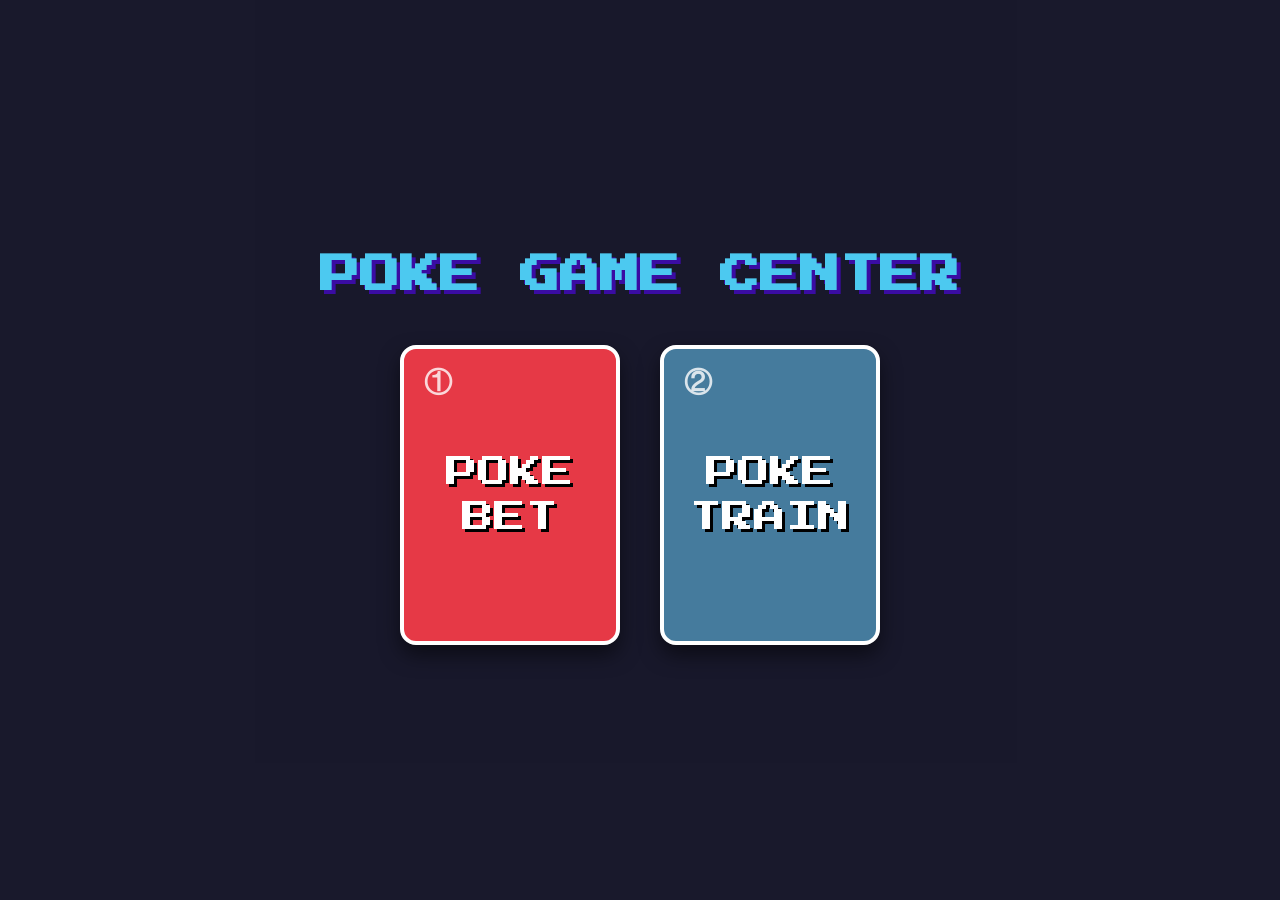
==== commit ef5eca62: "update" ====
--- a/index.html
+++ b/index.html
@@ -22,9 +22,9 @@
         <canvas id="gameCanvasFG" style="position: absolute; top:0; left:0; width:100%; height:100%; pointer-events:none; z-index: 6; image-rendering: pixelated;"></canvas>
         
         <!-- UI Layer overlaying Canvas -->
-        <div id="ui-layer" style="position:relative; z-index: 10;">
+        <div id="ui-layer">
             <!-- Game Selection Screen -->
-            <div id="game-selection-screen" class="screen active" style="z-index: 100;">
+            <div id="game-selection-screen" class="screen active">
                 <h1 class="title game-title" style="font-size: 40px; text-shadow: 4px 4px 0 #3a0ca3; color: #4cc9f0; margin-bottom: 50px; text-align: center;"><span class="title-poke">Poke </span><span class="title-gamecenter">Game Center</span></h1>
                 <div class="selection-container">
                     <button id="btn-select-pokebet" class="btn btn-game-select" style="background: #e63946;">
@@ -55,10 +55,10 @@
                         <div class="name-box"><span class="rarity-indicator"></span><span class="name">???</span></div>
                         <div class="card-content">
                             <div class="stats-box">
-                                <div>HP: <span class="hp"></span></div>
-                                <div>ATK: <span class="atk"></span></div>
-                                <div>DEF: <span class="def"></span></div>
-                                <div>SPD: <span class="spd"></span></div>
+                                <div class="stat-row"><span class="stat-icon">🩸</span>: <span class="hp"></span></div>
+                                <div class="stat-row"><span class="stat-icon">⚔️</span>: <span class="atk"></span></div>
+                                <div class="stat-row"><span class="stat-icon">🛡️</span>: <span class="def"></span></div>
+                                <div class="stat-row"><span class="stat-icon">🥾</span>: <span class="spd"></span></div>
                             </div>
                             <img class="card-sprite" src="" />
                         </div>
@@ -72,10 +72,10 @@
                         <div class="name-box"><span class="rarity-indicator"></span><span class="name">???</span></div>
                         <div class="card-content">
                             <div class="stats-box">
-                                <div>HP: <span class="hp"></span></div>
-                                <div>ATK: <span class="atk"></span></div>
-                                <div>DEF: <span class="def"></span></div>
-                                <div>SPD: <span class="spd"></span></div>
+                                <div class="stat-row"><span class="stat-icon">🩸</span>: <span class="hp"></span></div>
+                                <div class="stat-row"><span class="stat-icon">⚔️</span>: <span class="atk"></span></div>
+                                <div class="stat-row"><span class="stat-icon">🛡️</span>: <span class="def"></span></div>
+                                <div class="stat-row"><span class="stat-icon">🥾</span>: <span class="spd"></span></div>
                             </div>
                             <img class="card-sprite" src="" />
                         </div>
@@ -172,20 +172,20 @@
                     <div class="name-box"><span id="train-res-name" class="name">???</span></div>
                     <div class="card-content">
                         <div class="stats-box" id="train-res-stats">
-                            <div>HP: <span id="train-res-hp"></span></div>
-                            <div>ATK: <span id="train-res-atk"></span></div>
-                            <div>DEF: <span id="train-res-def"></span></div>
-                            <div>SPD: <span id="train-res-spd"></span></div>
+                            <div class="stat-row"><span class="stat-icon">🩸</span>: <span id="train-res-hp"></span></div>
+                            <div class="stat-row"><span class="stat-icon">⚔️</span>: <span id="train-res-atk"></span></div>
+                            <div class="stat-row"><span class="stat-icon">🛡️</span>: <span id="train-res-def"></span></div>
+                            <div class="stat-row"><span class="stat-icon">🥾</span>: <span id="train-res-spd"></span></div>
                         </div>
                         <img id="train-res-sprite" class="card-sprite" src="">
                     </div>
                     <!-- Stat buttons inside the card -->
                     <p id="train-res-instruction" style="font-size:10px;font-family:'Press Start 2P';color:#ffd700;margin-bottom:10px;">1つ選んで強化！</p>
                     <div id="train-stat-picker">
-                        <button id="train-btn-hp" class="btn train-stat-btn">MAX HP</button>
-                        <button id="train-btn-atk" class="btn train-stat-btn">ATK</button>
-                        <button id="train-btn-def" class="btn train-stat-btn">DEF</button>
-                        <button id="train-btn-spd" class="btn train-stat-btn">SPD</button>
+                        <button id="train-btn-hp" class="btn train-stat-btn">🩸</button>
+                        <button id="train-btn-atk" class="btn train-stat-btn">⚔️</button>
+                        <button id="train-btn-def" class="btn train-stat-btn">🛡️</button>
+                        <button id="train-btn-spd" class="btn train-stat-btn">🥾</button>
                     </div>
                     <div id="train-clear-box" class="hidden">
                         <button id="train-btn-restart" class="btn btn-bet" style="width:100%;margin-top:20px;background:#ffd700;color:#000;">最初から遊ぶ！</button>
@@ -208,6 +208,7 @@
     <script src="js/data/GameData.js"></script>
     <script src="js/game/AIController.js"></script>
     <script src="js/game/BattleEngine.js"></script>
+    <script src="js/ui/UIUtils.js"></script>
     <script src="js/ui/UIManager.js"></script>
     
     <!-- Train Scripts -->
--- a/css/style.css
+++ b/css/style.css
@@ -94,6 +94,37 @@
     font-weight: bold;
     color: #ffd700;
     text-shadow: 2px 2px 0 #000;
+}
+
+/* Stats Icons & Rows */
+.stat-row {
+    display: flex;
+    align-items: center;
+    gap: 8px;
+    margin-bottom: 3px;
+    font-size: 15px;
+    font-family: 'Roboto', sans-serif;
+}
+
+.stat-icon {
+    display: inline-flex;
+    align-items: center;
+    justify-content: center;
+    width: 22px;
+    height: 22px;
+    flex-shrink: 0;
+}
+
+.stat-icon svg {
+    width: 100%;
+    height: 100%;
+}
+
+.stat-label {
+    min-width: 30px;
+    font-weight: bold;
+    color: #ffd700; /* Gold for highlight */
+    margin-right: 4px;
 }
 
 /* Buttons */
@@ -743,14 +774,14 @@
 
 /* Mobile Display based on Screen Size */
 @media (max-width: 768px) {
-    #top-bar {
-        padding: 5px 15px !important; /* 15px -> 5px (ポイント表示を上に詰める) */
-    }
+    /* --- PokeBet & General UI --- */
+    #top-bar { padding: 5px 15px !important; }
+    .points-display { font-size: 15px !important; }
 
     #betting-screen .title {
-        margin-top: 25px !important; /* 45px -> 25px (進化ボタンとの間隔を詰める) */
+        margin-top: 25px !important;
         margin-bottom: 5px !important;
-        font-size: 24px !important; /* 18px -> 24px (1.33倍強拡大) */
+        font-size: 24px !important;
     }
 
     .matchup-container {
@@ -762,286 +793,123 @@
         padding-bottom: 10px;
     }
     
-    .selection-container {
-        flex-direction: column;
-        gap: 20px;
-    }
-
-    /* スマホ時: "POKE" で改行、"GAME CENTER" は1行に収める */
+    .selection-container { flex-direction: column; gap: 20px; }
+
     .game-title {
-        font-size: clamp(20px, 7vw, 36px) !important; /* 画面幅に応じて縮小 */
+        font-size: clamp(20px, 7vw, 36px) !important;
         white-space: normal;
         margin-bottom: 30px !important;
     }
-    .title-poke {
-        display: block; /* "Poke" を独立した行に */
-    }
-    .title-gamecenter {
-        display: block; /* "Game Center" を次の行に、縮小により収まる */
-        white-space: nowrap; /* "GAME CENTER" 自体は折り返さない */
-    }
-
-    .btn-game-select {
-        width: 80%;
-        max-width: 300px;
-        height: 180px; /* shorter rectangle on mobile */
-    }
-
-    .btn-game-select .game-text {
-        font-size: 28px;
-    }
+    .title-poke, .title-gamecenter { display: block; }
+    .title-gamecenter { white-space: nowrap; }
+
+    .btn-game-select { width: 80%; max-width: 300px; height: 180px; }
+    .btn-game-select .game-text { font-size: 28px; }
     
-    .fighter-card {
-        width: 90%;
-        max-width: 400px;
-        padding: 5px 15px !important; /* 10px -> 5px 縦を詰める */
-    }
-
-    .fighter-card .name-box {
-        margin-bottom: 5px !important;
-        padding-bottom: 3px !important;
-    }
-
-    .card-content {
-        margin-bottom: 5px !important;
-    }
-
-    .win-prob {
-        margin-bottom: 5px !important;
-        font-size: 13px !important;
-    }
-
-    .btn-bet {
-        padding: 8px 0 !important; /* 10px -> 8px */
-        font-size: 14px !important;
-    }
-
-    .card-sprite {
-        width: 70px !important; /* 80px -> 70px */
-        height: 70px !important;
-    }
-    
-    .vs-text {
-        font-size: 14px !important;
-        margin: 2px 0 !important;
-    }
+    .fighter-card { width: 90%; max-width: 400px; padding: 5px 15px !important; }
+    .fighter-card .name-box { margin-bottom: 5px !important; padding-bottom: 3px !important; }
+    .card-content { margin-bottom: 5px !important; }
+    .win-prob { margin-bottom: 5px !important; font-size: 13px !important; }
+    .btn-bet { padding: 8px 0 !important; font-size: 14px !important; }
+    .card-sprite { width: 110px !important; height: 110px !important; }
+    .vs-text { font-size: 14px !important; margin: 2px 0 !important; }
 
     /* Side-by-side Battle UI for Mobile */
-    .hp-bar-container {
-        width: 46%;
-        max-width: 170px;
-        padding: 6px;
-    }
-    .hp-bar-container.left {
-        top: 60px;
-        left: 2%;
-    }
-    .hp-bar-container.right {
-        top: 60px;
-        bottom: auto;
-        right: 2%;
-    }
-    
-    .card-info .name {
-        font-size: 11px;
-    }
-    .card-info .hp-txt {
-        font-size: 9px;
-    }
-    .bar-bg {
-        height: 8px;
-    }
-
-    /* 指示に基づきモバイルでのサイズを微調整 */
-    .points-display {
-        font-size: 15px !important; /* 16px -> 15px */
-    }
-
-    .btn-global-upgrade {
-        padding: 3px 10px !important; /* 5px -> 3px (さらに縦幅を圧縮) */
-        margin-left: 10px !important;
-    }
-    
-    .btn-global-upgrade .text-large {
-        font-size: 12px !important; /* 13px -> 12px */
-    }
-    
-    .btn-global-upgrade .text-small {
-        font-size: 9px !important;
-    }
+    .hp-bar-container { width: 46%; max-width: 170px; padding: 6px; }
+    .hp-bar-container.left, .hp-bar-container.right { top: 60px; }
+    .hp-bar-container.left { left: 2%; }
+    .hp-bar-container.right { right: 2%; bottom: auto; }
+    .card-info .name { font-size: 11px; }
+    .card-info .hp-txt { font-size: 9px; }
+    .bar-bg { height: 8px; }
+
+    .btn-global-upgrade { padding: 3px 10px !important; margin-left: 10px !important; }
+    .btn-global-upgrade .text-large { font-size: 12px !important; }
+    .btn-global-upgrade .text-small { font-size: 9px !important; }
 
     .btn-back {
-        padding: 6px 12px !important; /* 8px -> 6px */
-        bottom: 10px !important; /* さらに下に寄せて重複回避 */
+        padding: 6px 12px !important;
+        bottom: 10px !important;
         font-size: 11px !important;
-        white-space: nowrap; /* 改行防止 */
+        white-space: nowrap;
         min-width: 120px;
     }
 
-    /* スマホでの意図しない「浮き」を修正（hover状態の無効化） */
+    /* Disable hover transforms on mobile */
     .train-card:hover, .fighter-card:hover, .btn-game-select:hover {
         transform: none !important;
         box-shadow: 0 4px 10px rgba(0,0,0,0.3) !important;
     }
 
-    #battle-message-box {
-        bottom: 15px;
-        height: 65px;
-        padding: 10px 15px;
-    }
-    #battle-message {
-        font-size: 12px;
-    }
-
-    #result-screen {
-        width: 90%;
-        padding: 20px 10px;
-    }
-    #result-title {
-        font-size: 24px;
-        margin-bottom: 15px;
-        white-space: nowrap;
-    }
-    #result-screen p {
-        font-size: 14px;
-        margin-bottom: 20px;
-        white-space: nowrap;
-    }
-    #btn-next-match {
-        width: 80%;
-        padding: 15px;
-    }
+    #battle-message-box { bottom: 15px; height: 65px; padding: 10px 15px; }
+    #battle-message { font-size: 12px; }
+
+    #result-screen { width: 90%; padding: 20px 10px; }
+    #result-title { font-size: 24px; margin-bottom: 15px; white-space: nowrap; }
+    #result-screen p { font-size: 14px; margin-bottom: 20px; white-space: nowrap; }
+    #btn-next-match { width: 80%; padding: 15px; }
     
-    /* ===== PokeTrain モバイル ===== */
-
-    /* タイトルを上部に固定、コンテンツを縦中央に */
+    /* --- PokeTrain Mobile Styles --- */
     #train-prep-screen {
-        justify-content: flex-start;  /* Flex-start is needed for overflow-y: auto */
+        justify-content: flex-start;
         align-items: center;
         gap: 12px;
         overflow-y: auto;             
         padding: 20px 0;
         -webkit-overflow-scrolling: touch;
     }
-
-    /* Content centering trick that respects overflow */
-    #train-prep-screen::before,
-    #train-prep-screen::after {
-        content: '';
-        margin: auto;
-    }
-
+    #train-prep-screen::before, #train-prep-screen::after { content: ''; margin: auto; }
 
     .train-prep-title {
-        font-size: 24px !important; /* 14px -> 24px (拡大) */
+        font-size: 24px !important;
         margin-top: 20px !important;
         margin-bottom: 15px !important;
         flex-shrink: 0;
         text-align: center;
     }
 
-    #train-loading-text {
-        font-size: 14px;
-        margin: 0;
-    }
+    #train-loading-text { font-size: 14px; margin: 0; }
 
     #train-candidate-cards {
-        /* 2列 × 2行: 行高は内容に合わせる（autoでOK） */
         grid-template-columns: 1fr 1fr;
-        grid-template-rows: auto auto;   /* ← 1fr をやめてautoで余白ゼロ */
+        grid-template-rows: auto auto;
         padding: 0;
         gap: 8px;
-        flex: none;                      /* flexコンテナに引き伸ばされない */
-        width: calc(100% - 16px);       /* 左右8pxマージン */
+        flex: none;
+        width: calc(100% - 16px);
         max-width: 100%;
-        max-height: none;
         align-items: start;
         overflow: visible;
     }
 
-    /* カードは内容に合わせた高さ（引き伸ばしなし） */
     .train-card {
         width: 100%;
         max-width: none;
         padding: 8px 10px;
-        overflow: hidden;
-        height: auto;                    /* 高さを固定しない */
-        align-self: start;              /* グリッド内で上揃え */
+        height: auto;
+        align-self: start;
     }
-
-    .train-card .name-box {
-        margin-bottom: 5px;
-        padding-bottom: 4px;
-    }
-
-    .train-card .name {
-        font-size: 13px !important;
-        white-space: nowrap;
-        overflow: hidden;
-        text-overflow: ellipsis;
-        max-width: 100%;
-    }
-
-    .train-card .card-content {
-        margin-bottom: 6px;
-        align-items: center;
-        gap: 6px;
-    }
-
-    /* スプライト: 3桁stats(例:100)が改行しない範囲で大きめに */
-    .train-card .card-sprite {
-        width: 80px !important;
-        height: 80px !important;
-        flex-shrink: 0;
-    }
-
-    /* stats: 3桁でも "ATK: 100" が1行に収まるよう nowrap + 11px */
-    .train-card .stats-box {
-        font-size: 11px !important;
-        line-height: 1.55;
-        white-space: nowrap;
-        flex: 1;
-        min-width: 0;
-    }
-
-    .train-btn-select {
-        font-size: 11px !important;
-        padding: 7px 0 !important;
-        margin-top: 6px;
-    }
-
-    #train-bottom-panel {
-        padding: 8px 10px 24px; /* More bottom padding for mobile safe area */
-        gap: 6px;
-    }
-
-    #train-battle-message-box {
-        min-height: 40px;
-    }
-
-    #train-battle-message {
-        font-size: 11px;
-    }
+    .train-card .name-box { margin-bottom: 5px; padding-bottom: 4px; }
+    .train-card .name { font-size: 13px !important; white-space: nowrap; overflow: hidden; text-overflow: ellipsis; }
+    .train-card .card-content { margin-bottom: 6px; align-items: center; gap: 6px; }
+    .train-card .card-sprite { width: 80px !important; height: 80px !important; flex-shrink: 0; }
+    .train-card .stats-box { font-size: 11px !important; line-height: 1.55; white-space: nowrap; flex: 1; min-width: 0; }
+
+    .train-btn-select { font-size: 11px !important; padding: 7px 0 !important; margin-top: 6px; }
+
+    #train-bottom-panel { padding: 8px 10px 24px; gap: 6px; }
+    #train-battle-message-box { min-height: 40px; }
+    #train-battle-message { font-size: 11px; }
 
     #train-skill-container {
-        grid-template-columns: repeat(2, 1fr); /* 2x2 on mobile for better touch */
+        grid-template-columns: repeat(2, 1fr);
         gap: 6px;
         margin-top: 4px;
     }
 
-    .skill-btn {
-        font-size: 9px;
-        padding: 10px 4px;
-        border-radius: 16px;
-    }
-
-    #train-result-card {
-        width: 92%;
-    }
-
-    #train-stat-picker {
-        flex-wrap: wrap; /* Allow wrapping on mobile touch screens */
-    }
+    .skill-btn { font-size: 9px; padding: 10px 4px; border-radius: 16px; }
+    #train-result-card { width: 92%; }
+    #train-stat-picker { flex-wrap: wrap; }
 }
 
 /* Dynamic Responsive Scaling applied via JS */
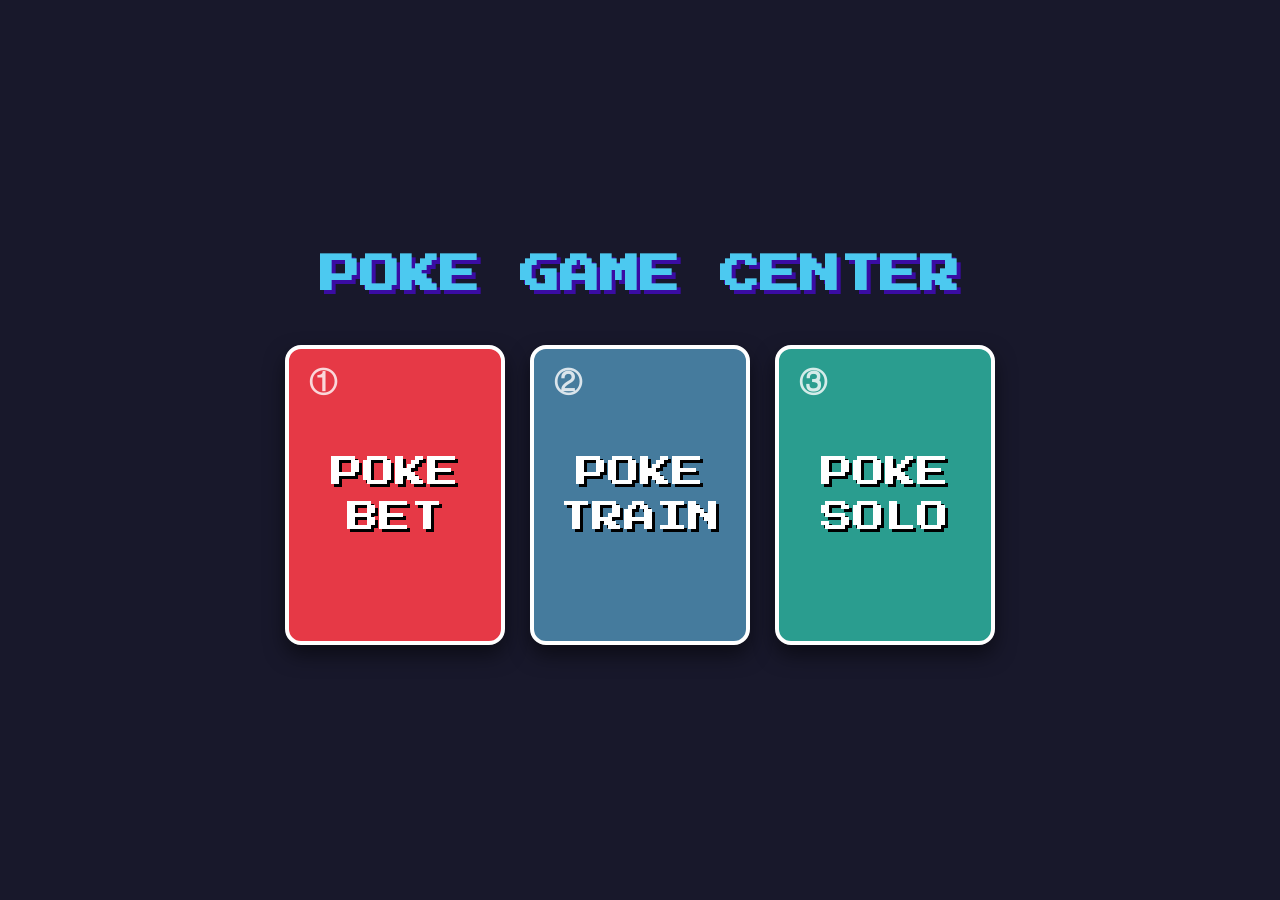
==== commit 4394b196: "OK version!" ====
--- a/index.html
+++ b/index.html
@@ -3,9 +3,12 @@
 <head>
     <meta charset="UTF-8">
     <meta name="viewport" content="width=device-width, initial-scale=1.0, maximum-scale=1.0, user-scalable=no">
+    <link rel="icon" href="data:,">
     <title>Pokémon PvP Bet</title>
     <link rel="stylesheet" href="css/style.css?v=2">
     <link href="https://fonts.googleapis.com/css2?family=Press+Start+2P&family=Roboto:wght@400;700&display=swap" rel="stylesheet">
+    <!-- Socket.IO Client -->
+    <script src="https://cdn.socket.io/4.8.1/socket.io.min.js"></script>
 </head>
 <body>
     <div id="game-container">
@@ -35,10 +38,93 @@
                         <span class="game-number">②</span>
                         <div class="game-text"><span>Poke</span><br><span>Train</span></div>
                     </button>
+                    <button id="btn-select-pokesolo" class="btn btn-game-select" style="background: #2a9d8f;">
+                        <span class="game-number">③</span>
+                        <div class="game-text"><span>Poke</span><br><span>Solo</span></div>
+                    </button>
                 </div>
             </div>
 
             <!-- Top bar: Points & Menu -->
+            <!-- PokeSolo name input -->
+            <div id="pokesolo-name-screen" class="screen">
+                <div id="pokesolo-name-ball-bg"></div>
+                <div class="solo-box">
+                    <h2>トレーナー名を登録</h2>
+                    <input type="text" id="pokesolo-input-name" placeholder="なまえを入力..." maxlength="10">
+                    <button id="pokesolo-btn-start-match" class="btn btn-primary" style="margin-top:20px;">対戦相手を探す</button>
+                    <button class="btn btn-secondary btn-back-menu" style="margin-top:10px;">もどる</button>
+                </div>
+            </div>
+
+            <!-- PokeSolo matching -->
+            <div id="pokesolo-matching-screen" class="screen">
+                <div class="solo-box">
+                    <div class="matching-loader"></div>
+                    <h2 id="pokesolo-match-status">対戦相手をさがしています...</h2>
+                    <div id="pokesolo-match-timer">00:00</div>
+                    <button id="pokesolo-btn-cancel-match" class="btn btn-secondary">キャンセル</button>
+                </div>
+            </div>
+
+            <!-- PokeSolo selection -->
+            <div id="pokesolo-selection-screen" class="screen">
+                <div class="selection-header">
+                    <h2>ポケモンを選出せよ！</h2>
+                    <div id="selection-timer">30</div>
+                </div>
+                <div id="pokesolo-pokemon-list" class="pokemon-card-container">
+                    <!-- Cards injected here -->
+                </div>
+                <p class="selection-hint">制限時間を過ぎると切断されます!</p>
+            </div>
+
+            <!-- PokeSolo result -->
+            <div id="pokesolo-result-screen" class="screen">
+                <div class="result-box">
+                    <h1 id="pokesolo-result-title">Victory!</h1>
+                    <div id="pokesolo-result-winner-sprite">
+                        <img id="pokesolo-winner-img" src="" alt="Winner">
+                    </div>
+                    <p id="pokesolo-result-msg"></p>
+                    <div class="result-actions">
+                        <button id="pokesolo-btn-retry" class="btn btn-primary">再挑戦</button>
+                        <button id="pokesolo-btn-newgame" class="btn btn-secondary">NEW GAME</button>
+                    </div>
+                </div>
+            </div>
+
+            <!-- PokeSolo battle UI -->
+            <div id="pokesolo-battle-ui" class="screen">
+                <div class="hp-bar-container left">
+                    <div class="card-info">
+                        <span id="pokesolo-name-left" class="name">???</span> 
+                        <span id="pokesolo-hp-text-left" class="hp-txt">100/100</span>
+                    </div>
+                    <div class="bar-bg"><div class="bar-fill" id="pokesolo-hp-fill-left"></div></div>
+                </div>
+                <div class="hp-bar-container right">
+                    <div class="card-info">
+                        <span id="pokesolo-hp-text-right" class="hp-txt">100/100</span>
+                        <span id="pokesolo-name-right" class="name">???</span> 
+                    </div>
+                    <div class="bar-bg"><div class="bar-fill" id="pokesolo-hp-fill-right"></div></div>
+                </div>
+                <div id="pokesolo-bottom-panel">
+                    <div id="pokesolo-battle-message-box">
+                        <p id="pokesolo-battle-message">バトル開始！</p>
+                    </div>
+                    <div id="pokesolo-stamina-row">
+                        <span class="stamina-label">SP</span>
+                        <div class="stamina-bar-bg">
+                            <div id="pokesolo-stamina-fill" class="stamina-bar-fill"></div>
+                        </div>
+                        <span id="pokesolo-stamina-text">0/100</span>
+                    </div>
+                    <div id="pokesolo-skill-container"></div>
+                </div>
+            </div>
+
             <div id="top-bar" class="hidden">
                 <div class="points-display">ポイント: <span id="player-points">1000</span></div>
                 <button id="btn-global-upgrade" class="btn btn-global-upgrade">
@@ -217,6 +303,10 @@
     <script src="js/train/battleController.js"></script>
     <script src="js/train/uiController.js"></script>
     
+    <!-- PokeSolo Logic -->
+    <script src="js/solo/SocketService.js"></script>
+    <script src="js/solo/SoloManager.js"></script>
+    
     <script src="js/main.js"></script>
 </body>
 </html>
--- a/css/style.css
+++ b/css/style.css
@@ -163,7 +163,7 @@
 
 .selection-container {
     display: flex;
-    gap: 40px;
+    gap: 25px;
     justify-content: center;
     align-items: center;
     flex-direction: row; /* Side-by-side design */
@@ -753,14 +753,14 @@
 #train-stat-picker {
     display: flex;
     flex-wrap: nowrap; /* Prevent wrap on PC */
-    gap: 8px;
+    gap: 12px;
     justify-content: center;
     margin-top: 12px;
 }
 
 .train-stat-btn {
-    font-size: 10px;
-    padding: 10px 14px;
+    font-size: 15px;
+    padding: 15px 21px;
     border-radius: 6px;
     background: #4a4e69;
     transition: background 0.2s, transform 0.1s;
@@ -965,3 +965,458 @@
     animation: evolved-pop 0.6s ease-out;
 }
 
+/* PokeSolo Styles */
+.solo-box, .result-box {
+    background: rgba(15, 15, 30, 0.95);
+    border: 3px solid #4cc9f0;
+    border-radius: 20px;
+    padding: 40px;
+    text-align: center;
+    max-width: 500px;
+    width: 90%;
+    box-shadow: 0 0 30px rgba(76, 201, 240, 0.3);
+}
+
+#pokesolo-input-name {
+    width: 100%;
+    padding: 15px;
+    font-size: 20px;
+    background: #1a1a2e;
+    border: 2px solid #333;
+    border-radius: 8px;
+    color: #fff;
+    margin-top: 15px;
+    text-align: center;
+}
+
+.matching-loader {
+    width: 60px;
+    height: 60px;
+    border: 5px solid rgba(76, 201, 240, 0.2);
+    border-top-color: #4cc9f0;
+    border-radius: 50%;
+    margin: 0 auto 20px;
+    animation: spin 1s linear infinite;
+}
+
+@keyframes spin {
+    to { transform: rotate(360deg); }
+}
+
+.pokemon-card-container {
+    display: flex;
+    gap: 20px;
+    justify-content: center;
+    flex-wrap: wrap;
+    margin-top: 30px;
+    padding: 20px;
+}
+
+.pokemon-card {
+    background: #1a1a2e;
+    border: 2px solid #333;
+    border-radius: 12px;
+    width: 180px;
+    padding: 20px;
+    cursor: pointer;
+    transition: transform 0.2s, border-color 0.2s, box-shadow 0.2s;
+    text-align: center;
+}
+
+.pokemon-card:hover {
+    transform: translateY(-10px);
+    border-color: #4cc9f0;
+    box-shadow: 0 10px 20px rgba(76, 201, 240, 0.2);
+}
+
+.pokemon-card.selected {
+    border-color: #ffd700;
+    box-shadow: 0 0 20px rgba(255, 215, 0, 0.4);
+}
+
+.pokemon-card .p-img {
+    width: 100px;
+    height: 100px;
+    margin: 0 auto 10px;
+    background: rgba(255,255,255,0.05);
+    border-radius: 50%;
+    display: flex;
+    align-items: center;
+    justify-content: center;
+}
+
+.pokemon-card img {
+    width: 80px;
+    height: 80px;
+    image-rendering: pixelated;
+}
+.pokemon-card .p-name {
+    font-weight: bold;
+    font-size: 16px;
+    margin-bottom: 5px;
+}
+
+.pokemon-card .p-rarity {
+    font-size: 12px;
+    text-transform: uppercase;
+    padding: 2px 8px;
+    border-radius: 4px;
+}
+
+.selection-header {
+    text-align: center;
+    margin-top: 50px;
+}
+
+#selection-timer {
+    font-size: 40px;
+    font-weight: bold;
+    color: #e63946;
+}
+
+.selection-hint {
+    text-align: center;
+    color: #888;
+    margin-top: 20px;
+}
+
+/* Dynamic Responsive Scaling */
+#game-container {
+    transform-origin: center center;
+}
+
+/* Global Upgrade Button */
+.btn-global-upgrade {
+    background: #555;
+    color: #ccc;
+    border-color: #777;
+    margin-left: 20px;
+    text-align: center;
+    line-height: 1.2;
+}
+
+.btn-global-upgrade.active-upgrade {
+    background: #fca311;
+    color: #000;
+    border-color: #fff;
+    box-shadow: 0 0 15px rgba(252, 163, 17, 0.8);
+}
+
+.btn-global-upgrade .text-large {
+    font-size: 16px;
+    font-weight: bold;
+}
+
+.btn-global-upgrade .text-small {
+    font-size: 10px;
+}
+
+/* Evolution Animations */
+@keyframes evolving {
+    0% { filter: brightness(1) contrast(1); transform: scale(1); }
+    50% { filter: brightness(3) contrast(2); transform: scale(1.15); }
+    100% { filter: brightness(1) contrast(1); transform: scale(1); }
+}
+
+@keyframes evolved-pop {
+    0% { transform: scale(0.3); filter: brightness(3); opacity: 0; }
+    70% { transform: scale(1.2); filter: brightness(1.5); opacity: 1; }
+    100% { transform: scale(1); filter: brightness(1); opacity: 1; }
+}
+
+.evolving {
+    animation: evolving 0.4s infinite;
+    position: relative;
+}
+
+.evolved-pop {
+    animation: evolved-pop 0.6s ease-out;
+}
+
+/* PokeSolo Styles */
+.solo-box, .result-box {
+    background: rgba(15, 15, 30, 0.95);
+    border: 3px solid #4cc9f0;
+    border-radius: 20px;
+    padding: 40px;
+    text-align: center;
+    max-width: 500px;
+    width: 90%;
+    box-shadow: 0 0 30px rgba(76, 201, 240, 0.3);
+}
+
+#pokesolo-input-name {
+    width: 100%;
+    padding: 15px;
+    font-size: 20px;
+    background: #1a1a2e;
+    border: 2px solid #333;
+    border-radius: 8px;
+    color: #fff;
+    margin-top: 15px;
+    text-align: center;
+}
+
+.matching-loader {
+    width: 60px;
+    height: 60px;
+    border: 5px solid rgba(76, 201, 240, 0.2);
+    border-top-color: #4cc9f0;
+    border-radius: 50%;
+    margin: 0 auto 20px;
+    animation: spin 1s linear infinite;
+}
+
+@keyframes spin {
+    to { transform: rotate(360deg); }
+}
+
+.pokemon-card-container {
+    display: flex;
+    gap: 20px;
+    justify-content: center;
+    flex-wrap: wrap;
+    margin-top: 30px;
+    padding: 20px;
+}
+
+.pokemon-card {
+    background: #1a1a2e;
+    border: 2px solid #333;
+    border-radius: 12px;
+    width: 180px;
+    padding: 20px;
+    cursor: pointer;
+    transition: transform 0.2s, border-color 0.2s, box-shadow 0.2s;
+    text-align: center;
+}
+
+.pokemon-card:hover {
+    transform: translateY(-10px);
+    border-color: #4cc9f0;
+    box-shadow: 0 10px 20px rgba(76, 201, 240, 0.2);
+}
+
+.pokemon-card.selected {
+    border-color: #ffd700;
+    box-shadow: 0 0 20px rgba(255, 215, 0, 0.4);
+}
+
+.pokemon-card .p-img {
+    width: 100px;
+    height: 100px;
+    margin: 0 auto 10px;
+    background: rgba(255,255,255,0.05);
+    border-radius: 50%;
+    display: flex;
+    align-items: center;
+    justify-content: center;
+}
+
+.pokemon-card img {
+    width: 80px;
+    height: 80px;
+    image-rendering: pixelated;
+}
+
+.pokemon-card .p-name {
+    font-weight: bold;
+    font-size: 16px;
+    margin-bottom: 5px;
+}
+
+.pokemon-card .p-rarity {
+    font-size: 12px;
+    text-transform: uppercase;
+    padding: 2px 8px;
+    border-radius: 4px;
+}
+
+.selection-header {
+    text-align: center;
+    margin-top: 50px;
+}
+
+#selection-timer {
+    font-size: 40px;
+    font-weight: bold;
+    color: #e63946;
+}
+
+.selection-hint {
+    text-align: center;
+    color: #888;
+    margin-top: 20px;
+}
+
+/* PokeSolo Result Centering & Animation */
+#pokesolo-result-screen {
+    display: flex !important;
+    justify-content: center;
+    align-items: center;
+    min-height: 100vh;
+    background: rgba(0,0,0,0.4); /* Dim the background slightly */
+}
+
+#pokesolo-result-winner-sprite {
+    width: 180px;
+    height: 180px;
+    margin: 20px auto;
+    background: rgba(255, 255, 255, 0.05);
+    border-radius: 50%;
+    display: flex;
+    align-items: center;
+    justify-content: center;
+    border: 3px solid #ffd700;
+    box-shadow: 0 0 30px rgba(255, 215, 0, 0.3);
+    overflow: hidden;
+}
+
+#pokesolo-winner-img {
+    width: 140px;
+    height: 140px;
+    image-rendering: pixelated;
+    object-fit: contain;
+    display: block;
+}
+
+.result-actions {
+    display: flex;
+    gap: 15px;
+    justify-content: center;
+    margin-top: 30px;
+}
+
+/* Registration & Matching Screens */
+#pokesolo-name-screen, #pokesolo-matching-screen {
+    display: flex !important;
+    justify-content: center;
+    align-items: center;
+    background: radial-gradient(circle at center, #1a1a2e 0%, #0a0a1a 100%);
+}
+
+#pokesolo-name-ball-bg {
+    position: absolute;
+    top: 50%; left: 50%;
+    width: 80vh; height: 80vh;
+    transform: translate(-50%, -50%);
+    opacity: 0.15;
+    z-index: 1;
+    pointer-events: none;
+    filter: blur(2px);
+}
+
+/* PokeSolo Battle UI (Bottom panel) */
+#pokesolo-bottom-panel {
+    position: absolute;
+    bottom: 20px;
+    left: 50%;
+    transform: translateX(-50%);
+    width: 90%;
+    max-width: 800px;
+    background: rgba(15, 15, 30, 0.9);
+    border: 3px solid #4cc9f0;
+    border-radius: 15px;
+    padding: 15px;
+    z-index: 100;
+}
+
+#pokesolo-battle-message-box {
+    margin-bottom: 15px;
+    min-height: 50px;
+    display: flex;
+    align-items: center;
+    justify-content: center;
+    border-bottom: 1px solid rgba(255,255,255,0.1);
+}
+
+#pokesolo-battle-message {
+    font-size: 14px; color: #fff; text-align: center;
+}
+
+#pokesolo-stamina-row {
+    display: flex; align-items: center; gap: 12px; margin-bottom: 10px;
+}
+
+.stamina-label {
+    font-family: 'Press Start 2P'; font-size: 10px; color: #ffd700;
+}
+
+.stamina-bar-bg {
+    flex: 1; height: 12px; background: rgba(255,255,255,0.1); border-radius: 6px; overflow: hidden;
+}
+
+.stamina-bar-fill {
+    height: 100%; width: 0%; background: linear-gradient(90deg, #ffd700, #ff8c00); transition: width 0.3s ease;
+}
+
+#pokesolo-stamina-text {
+    font-family: 'Press Start 2P'; font-size: 8px; color: #fff; width: 65px; text-align: right;
+}
+
+#pokesolo-skill-container {
+    display: grid; grid-template-columns: repeat(4, 1fr); gap: 10px;
+}
+
+#pokesolo-skill-container .skill-btn {
+    padding: 8px 5px; 
+    font-size: 11px; 
+    min-height: 52px; 
+    display: flex; 
+    flex-direction: column; 
+    align-items: center; 
+    justify-content: center;
+    line-height: 1.2;
+}
+
+#pokesolo-skill-container .skill-btn .skill-name {
+    font-weight: bold;
+    margin-bottom: 2px;
+}
+
+#pokesolo-skill-container .skill-btn .skill-cost {
+    font-size: 9px;
+    opacity: 0.8;
+}
+
+/* Responsive Mobile */
+@media (max-width: 768px) {
+    #pokesolo-bottom-panel { bottom: 5px; width: 95%; padding: 8px; }
+    #pokesolo-battle-message-box { min-height: 38px; margin-bottom: 10px; }
+    #pokesolo-battle-message { font-size: 11px; }
+    #pokesolo-stamina-row { margin-bottom: 8px; }
+    #pokesolo-skill-container { grid-template-columns: repeat(2, 1fr); gap: 6px; }
+    #pokesolo-skill-container .skill-btn { min-height: 37px; font-size: 9px; padding: 5px; }
+    #pokesolo-result-winner-sprite { width: 140px; height: 140px; }
+    #pokesolo-winner-img { width: 110px; height: 110px; }
+
+    /* PokeSolo Selection 2x2 Grid */
+    .pokemon-card-container {
+        display: grid !important;
+        grid-template-columns: repeat(2, 1fr) !important;
+        gap: 15px !important;
+        padding: 10px !important;
+    }
+    .pokemon-card {
+        width: 100% !important;
+        padding: 15px 10px !important;
+    }
+    .pokemon-card .p-img {
+        width: 80px !important;
+        height: 80px !important;
+    }
+    .pokemon-card img {
+        width: 60px !important;
+        height: 60px !important;
+    }
+    .pokemon-card .p-name {
+        font-size: 14px !important;
+    }
+
+    /* PokeTrain Battle UI Slimming */
+    #train-bottom-panel { padding: 8px 12px 12px; }
+    #train-battle-message-box { min-height: 37px; }
+    #train-battle-message { font-size: 11px; }
+    #train-skill-container { grid-template-columns: repeat(2, 1fr); gap: 8px; }
+    #train-skill-container .skill-btn { padding: 8px 4px; font-size: 9px; }
+}
